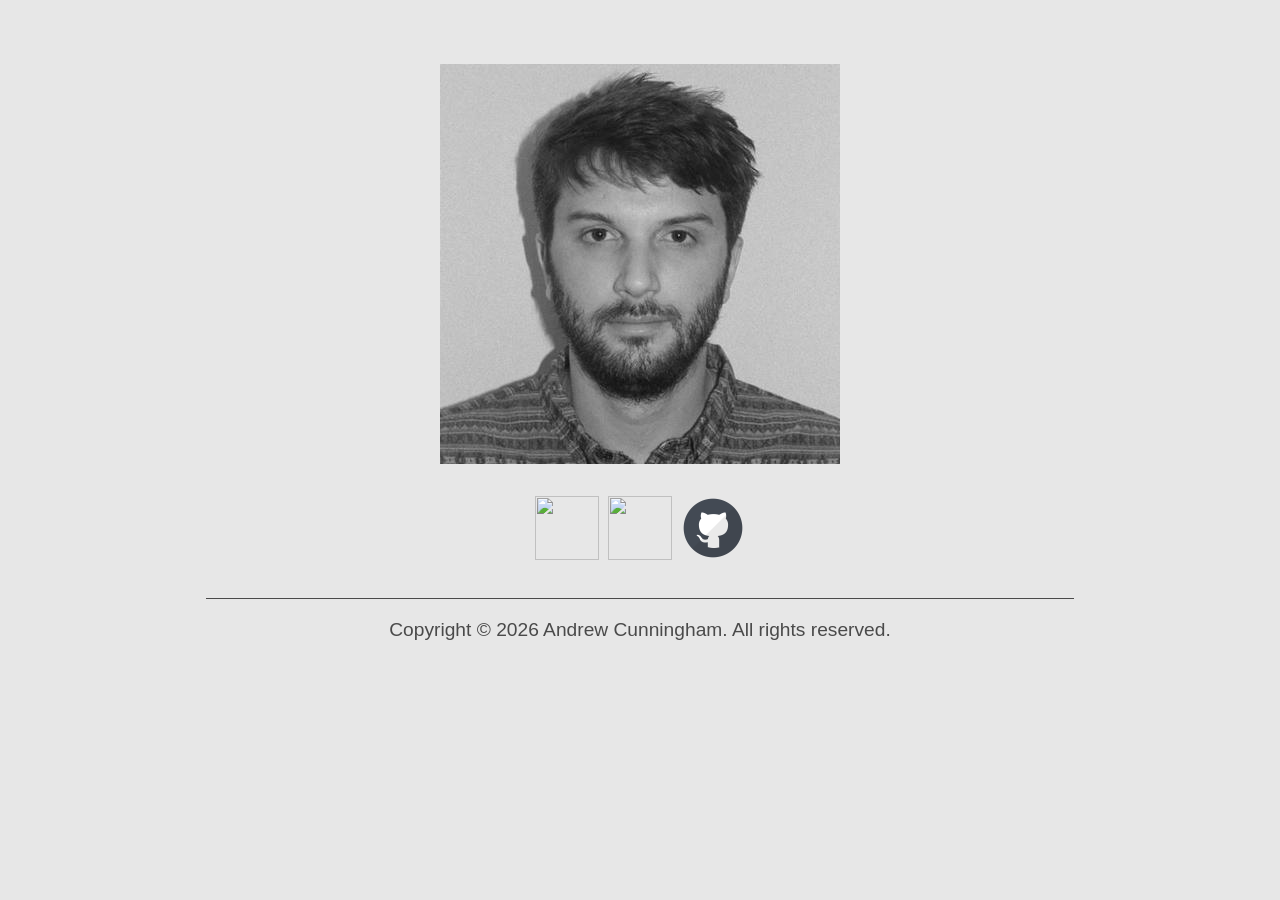
==== index.html @ d1a92ce4 "Adding github site assets" ====
<!DOCTYPE html>
<html lang="en-US">
    <head>
        <meta http-equiv="Content-Type" content="text/html; charset=UTF-8">
        <meta name="viewport" content="width=device-width, initial-scale=1.0">
        <meta http-equiv="X-UA-Compatible" content="IE=edge,chrome=1">
        <title>apcunningham.com | Andrew Paul Cunningham</title>
        <meta name="description" content="Andrew Paul Cunningham's personal site">
        <link rel="apple-touch-icon" sizes="57x57" href="/apple-icon-57x57.png">
        <link rel="apple-touch-icon" sizes="60x60" href="/apple-icon-60x60.png">
        <link rel="apple-touch-icon" sizes="72x72" href="/apple-icon-72x72.png">
        <link rel="apple-touch-icon" sizes="76x76" href="/apple-icon-76x76.png">
        <link rel="apple-touch-icon" sizes="114x114" href="/apple-icon-114x114.png">
        <link rel="apple-touch-icon" sizes="120x120" href="/apple-icon-120x120.png">
        <link rel="apple-touch-icon" sizes="144x144" href="/apple-icon-144x144.png">
        <link rel="apple-touch-icon" sizes="152x152" href="/apple-icon-152x152.png">
        <link rel="apple-touch-icon" sizes="180x180" href="/apple-icon-180x180.png">
        <link rel="icon" type="image/png" sizes="192x192"  href="/android-icon-192x192.png">
        <link rel="icon" type="image/png" sizes="32x32" href="/favicon-32x32.png">
        <link rel="icon" type="image/png" sizes="96x96" href="/favicon-96x96.png">
        <link rel="icon" type="image/png" sizes="16x16" href="/favicon-16x16.png">
        <link rel="manifest" href="/manifest.json">
        <meta name="msapplication-TileColor" content="#ffffff">
        <meta name="msapplication-TileImage" content="/ms-icon-144x144.png">
        <meta name="theme-color" content="#ffffff">
        <link rel="stylesheet" href="./normalize.min.css">
        <link rel="stylesheet" href="./main.css">
    </head>
    <body>
        <!--[if lt IE 8]>
            <p class="browserupgrade">You are using an <strong>outdated</strong> browser. Please <a href="http://browsehappy.com/">upgrade your browser</a> to improve your experience.</p>
        <![endif]-->
        <header>
        </header>

        <section>
            <center>
                <a href="./">
                    <img class="icon-and-logo" src="icon-and-logo.png"/>
                </a>

            <p>
                <a href="https://twitter.com/andcunning"><img src="./if_twitter_2308045.png" height="64" width="64"/></a>

                <a href="https://www.linkedin.com/in/andrewpaulcunningham/"><img src="./if_linkedin_2308061.png" height="64" width="64"/></a>

                <a href="https://github.com/andcunning"><img src="./if_github_2308116.png" height="64" width="64"/></a>
            </p>
            </center>
        </section>
        
        <footer>
            <center>          
                <p>Copyright &copy; <script>new Date().getFullYear()>document.write(new Date().getFullYear());</script> Andrew Cunningham. All rights reserved.</p>
            </center>
        </footer>
    </body>
</html>
---- main.css ----
html {
    color: #4A4A4A;
    font-size: 1em;
    line-height: 1.4;
    background: rgba(24,24,24,0.1);
    font: 32px Avenir Next, Helvetica Neue, Arial;   
}

body {
	margin: auto;
    padding: 2em 4em 2em 4em;
 	max-width: 868px;
}

audio,
canvas,
iframe,
img,
svg,
video {
    vertical-align: middle;
}

footer {
	border-top: .05em solid #4A4A4A;
    margin: 2em 0em 2em 0em;
    font-size: .6em;
    font-weight: lighter;
}

/* =================
    MailChimp Style
   ================= */

input[type=email]{
	border: none;
	border-radius: 5px;
	font-size: 24px;
	height: 50px;
	width: 95%;
	padding-left: 15px;
	padding-right: 15px;
}

input[type=submit].button {
	border: none;
	display: inline-block;
	width: 48px;
	height: 48px;
	font-size: 16px;
	border: none;
	background-color: transparent;
	background-image: url('../img/arrow-icon.png');
	background-size: 48px 48px;
	background-repeat: no-repeat;
	vertical-align: text-top;
}

#mce-responses, .mc-field-group, .clear {
	display: inline-block;
}

.mc-field-group{
	width:75%;
}

/* ==========================================================================
   Media Queries
   ========================================================================== */


@media only screen and (max-width: 414px) and (orientation: portrait){
	
	body {
	    font-size: 16px;   
	}

	.wrapper {
        margin: 132px 10% 10% 10%;
    }
    
	input[type=submit].button {
		display: inline-block;
		width: 29px;
		height: 29px;
		border: none;
		background-size: 29px 29px;
	}    
	
	input[type=email] {
		font-size: 14px;
		height: 29px;
		padding-left: 7px;
		padding-right: 7px;
	}
}

/* ==========================================================================
   Helper classes
   ========================================================================== */

.hidden {
    display: none !important;
    visibility: hidden;
}

.visually-hidden {
    border: 0;
    clip: rect(0 0 0 0);
    height: 1px;
    margin: -1px;
    overflow: hidden;
    padding: 0;
    position: absolute;
    width: 1px;
}

.visually-hidden.focusable:active,
.visually-hidden.focusable:focus {
    clip: auto;
    height: auto;
    margin: 0;
    overflow: visible;
    position: static;
    width: auto;
}

.invisible {
    visibility: hidden;
}

/* ==========================================================================
   Author's custom styles
   ========================================================================== */

.browser-upgrade {
    margin: 0.2em 0;
    background: #ccc;
    color: #000;
    padding: 0.2em 0;
}

.oxford {
    color:#A3C1AD;
}

.gold {
    color:#D4AF37;
}

.mauve {
    color:#bb5c65;
}

.logo-style{
    font-family: helvetica, arial, sans-serif;
    letter-spacing:.25em;
    font-weight:normal;
    text-transform: uppercase;
    font-size: 57px;
}

img.icon-and-logo {
    max-width: 100%;
    width: auto;
    height: auto;
}

header a {
	color: inherit;
	text-decoration: none;
}
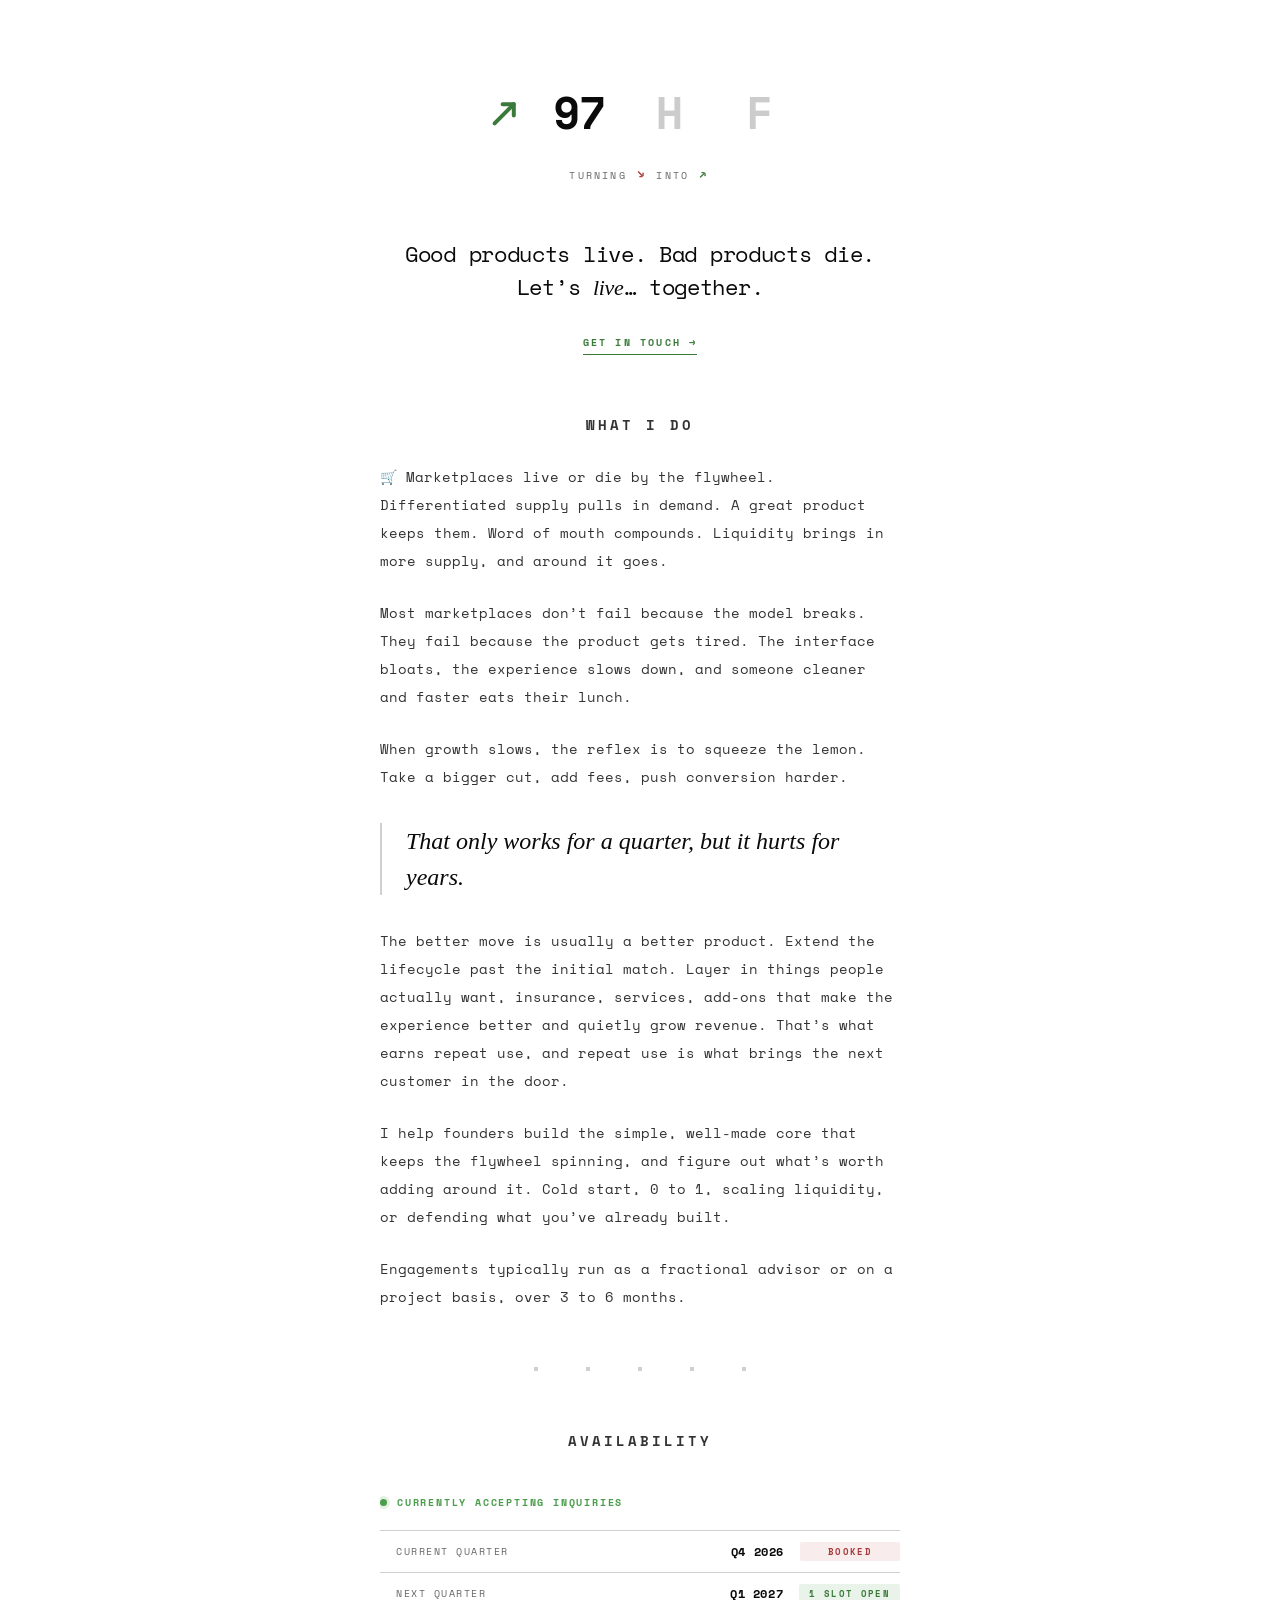
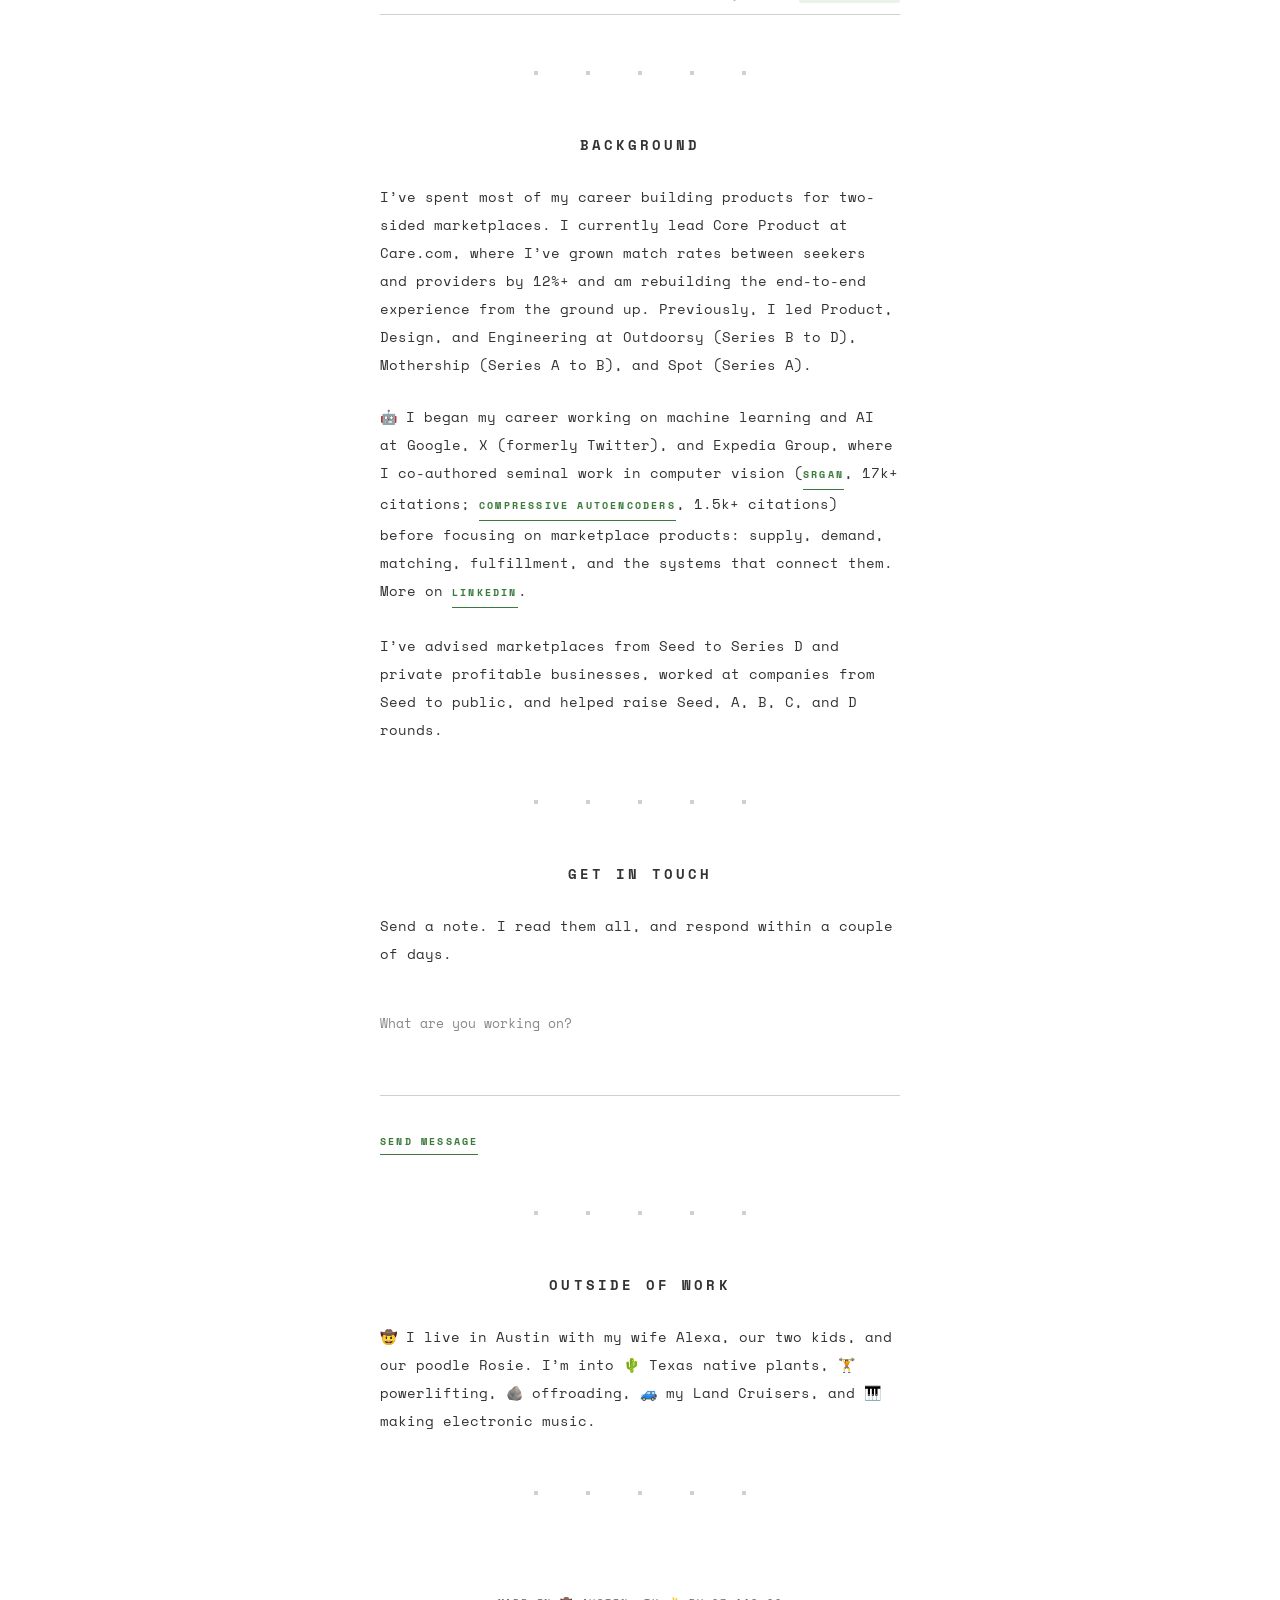
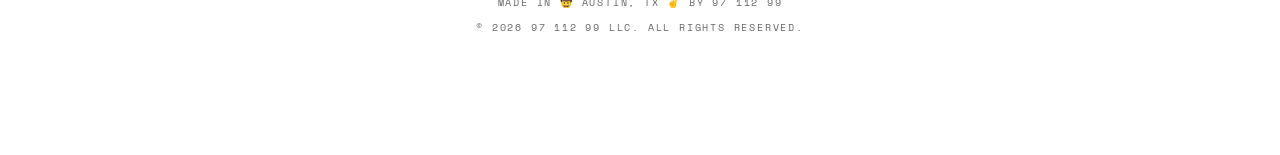
==== commit 883b1f4e: "Add files via upload" ====
--- a/index.html
+++ b/index.html
@@ -1,59 +1,1123 @@
-
 <!DOCTYPE html>
-<html lang="en-US">
-    <head>
-        <meta http-equiv="Content-Type" content="text/html; charset=UTF-8">
-        <meta name="viewport" content="width=device-width, initial-scale=1.0">
-        <meta http-equiv="X-UA-Compatible" content="IE=edge,chrome=1">
-        <title>apcunningham.com | Andrew Paul Cunningham</title>
-        <meta name="description" content="Andrew Paul Cunningham's personal site">
-        <link rel="apple-touch-icon" sizes="57x57" href="/apple-icon-57x57.png">
-        <link rel="apple-touch-icon" sizes="60x60" href="/apple-icon-60x60.png">
-        <link rel="apple-touch-icon" sizes="72x72" href="/apple-icon-72x72.png">
-        <link rel="apple-touch-icon" sizes="76x76" href="/apple-icon-76x76.png">
-        <link rel="apple-touch-icon" sizes="114x114" href="/apple-icon-114x114.png">
-        <link rel="apple-touch-icon" sizes="120x120" href="/apple-icon-120x120.png">
-        <link rel="apple-touch-icon" sizes="144x144" href="/apple-icon-144x144.png">
-        <link rel="apple-touch-icon" sizes="152x152" href="/apple-icon-152x152.png">
-        <link rel="apple-touch-icon" sizes="180x180" href="/apple-icon-180x180.png">
-        <link rel="icon" type="image/png" sizes="192x192"  href="/android-icon-192x192.png">
-        <link rel="icon" type="image/png" sizes="32x32" href="/favicon-32x32.png">
-        <link rel="icon" type="image/png" sizes="96x96" href="/favicon-96x96.png">
-        <link rel="icon" type="image/png" sizes="16x16" href="/favicon-16x16.png">
-        <link rel="manifest" href="/manifest.json">
-        <meta name="msapplication-TileColor" content="#ffffff">
-        <meta name="msapplication-TileImage" content="/ms-icon-144x144.png">
-        <meta name="theme-color" content="#ffffff">
-        <link rel="stylesheet" href="./normalize.min.css">
-        <link rel="stylesheet" href="./main.css">
-    </head>
-    <body>
-        <!--[if lt IE 8]>
-            <p class="browserupgrade">You are using an <strong>outdated</strong> browser. Please <a href="http://browsehappy.com/">upgrade your browser</a> to improve your experience.</p>
-        <![endif]-->
-        <header>
-        </header>
-
-        <section>
-            <center>
-                <a href="./">
-                    <img class="icon-and-logo" src="icon-and-logo.png"/>
-                </a>
-
-            <p>
-                <a href="https://twitter.com/andcunning"><img src="./if_twitter_2308045.png" height="64" width="64"/></a>
-
-                <a href="https://www.linkedin.com/in/andrewpaulcunningham/"><img src="./if_linkedin_2308061.png" height="64" width="64"/></a>
-
-                <a href="https://github.com/andcunning"><img src="./if_github_2308116.png" height="64" width="64"/></a>
-            </p>
-            </center>
-        </section>
-        
-        <footer>
-            <center>          
-                <p>Copyright &copy; <script>new Date().getFullYear()>document.write(new Date().getFullYear());</script> Andrew Cunningham. All rights reserved.</p>
-            </center>
-        </footer>
-    </body>
+<html lang="en">
+<head>
+<meta charset="UTF-8">
+<meta name="viewport" content="width=device-width, initial-scale=1.0">
+<title>97 112 99 — Product & marketplace advisory</title>
+  <!-- SEO -->
+  <meta name="description" content="Product & marketplace advisory firm. Turning declining businesses into growing ones.">
+
+  <!-- Favicon -->
+  <link rel="icon" type="image/svg+xml" href="/favicon.svg">
+
+  <!-- OpenGraph -->
+  <meta property="og:type" content="website">
+  <meta property="og:url" content="https://9711299.com">
+  <meta property="og:title" content="97 112 99 — Product & marketplace advisory">
+  <meta property="og:description" content="Product & marketplace advisory firm. Turning declining businesses into growing ones.">
+  <meta property="og:site_name" content="97 112 99">
+
+  <!-- Twitter -->
+  <meta name="twitter:card" content="summary">
+  <meta name="twitter:title" content="97 112 99 — Product & marketplace advisory">
+  <meta name="twitter:description" content="Product & marketplace advisory firm. Turning declining businesses into growing ones.">
+
+<link href="https://fonts.googleapis.com/css2?family=Space+Mono:wght@400;700&display=swap" rel="stylesheet">
+<style>
+  html { scroll-behavior: smooth; }
+  *, *::before, *::after { box-sizing: border-box; margin: 0; padding: 0; }
+
+  :root {
+    --black: #0a0a0a;
+    --mid: #666;
+    --light: #666;
+    --rule: #d0d0d0;
+    --bg: #fff;
+  }
+
+  body {
+    font-family: 'Space Mono', monospace;
+    font-weight: 400;
+    background: var(--bg);
+    color: var(--black);
+    min-height: 100vh;
+    -webkit-font-smoothing: antialiased;
+  }
+
+  .page {
+    max-width: 600px;
+    margin: 0 auto;
+    padding: 80px 40px 120px;
+  }
+
+  /* Logo */
+  .logo {
+    display: flex;
+    gap: 18px;
+    margin: 0 auto 8px;
+    align-items: center;
+    justify-content: center;
+    width: fit-content;
+  }
+
+  .logo-nums {
+    display: flex;
+    gap: 18px;
+    align-items: baseline;
+  }
+
+  .logo-mark {
+    width: 40px;
+    height: 40px;
+    flex: none;
+    display: block;
+  }
+
+  .logo-mark line, .logo-mark polyline {
+    stroke: #3a7a3a;
+    stroke-width: 10;
+    stroke-linecap: round;
+    stroke-linejoin: round;
+    fill: none;
+  }
+
+  #logo-mark-left {
+    transform-origin: 50% 50%;
+    transform: rotate(180deg);
+  }
+  #logo-mark-left line, #logo-mark-left polyline {
+    stroke: #a83a3a;
+  }
+
+  .logo-char {
+    font-size: 44px;
+    font-weight: 700;
+    letter-spacing: -1px;
+    color: var(--black);
+    transition: color 0.3s;
+    width: 72px;
+    text-align: center;
+    display: inline-block;
+  }
+
+  .eyebrow {
+    font-size: 10px;
+    letter-spacing: 0.22em;
+    text-transform: uppercase;
+    color: var(--light);
+    margin-bottom: 48px;
+    text-align: center;
+  }
+
+
+
+
+  .thesis {
+    font-size: 22px;
+    line-height: 1.5;
+    font-weight: 400;
+    color: var(--black);
+    text-align: center;
+    max-width: 520px;
+    margin: 0 auto 56px;
+    letter-spacing: -0.3px;
+  }
+
+  .thesis em {
+    font-style: italic;
+    font-family: Georgia, 'Times New Roman', serif;
+    font-weight: 400;
+  }
+
+
+  .tone-live { color: #3a7a3a; }
+  .tone-die { color: #a83a3a; }
+
+  .thesis-line {
+    display: block;
+  }
+
+  .thesis-line-1 {
+  }
+
+  .thesis-line-2 {
+    display: inline-flex;
+    align-items: baseline;
+    justify-content: center;
+    opacity: 0;
+    animation: fadeIn 0.8s ease-out 2.4s forwards;
+  }
+
+  .thesis-lets, .thesis-mid, .thesis-period {
+    display: inline-block;
+    white-space: pre;
+  }
+
+  .thesis-mid {
+    max-width: 0;
+    overflow: hidden;
+    opacity: 0;
+    animation: expandMid 0.9s ease-out 3.4s forwards;
+  }
+
+  @keyframes fadeIn {
+    to { opacity: 1; }
+  }
+
+  @keyframes expandMid {
+    0% { max-width: 0; opacity: 0; }
+    30% { opacity: 0; }
+    100% { max-width: 200px; opacity: 1; }
+  }
+
+  @media (max-width: 480px) {
+    .thesis { font-size: 18px; margin-bottom: 72px; }
+  }
+
+  /* Section */
+  .section {
+    margin-bottom: 56px;
+  }
+
+  .section-label {
+    font-size: 10px;
+    font-weight: 700;
+    letter-spacing: 0.22em;
+    text-transform: uppercase;
+    color: #333;
+    margin-bottom: 24px;
+    text-align: center;
+  }
+
+  .section p {
+    font-size: 14px;
+    line-height: 2;
+    color: #333;
+  }
+
+  .section p + p { margin-top: 24px; }
+
+  .section a.inline-link {
+    font-family: 'Space Mono', monospace;
+    font-size: 10px;
+    font-weight: 700;
+    letter-spacing: 0.22em;
+    text-transform: uppercase;
+    color: #3a7a3a;
+    text-decoration: none;
+    position: relative;
+    padding-bottom: 5px;
+    display: inline-block;
+    transition: opacity 0.2s;
+  }
+
+  .section a.inline-link::after {
+    content: '';
+    display: block;
+    width: 100%;
+    height: 1px;
+    background: #3a7a3a;
+    position: absolute;
+    left: 0;
+    bottom: 0;
+    transition: opacity 0.2s;
+  }
+
+  .section a.inline-link:hover::after {
+    opacity: 0.4;
+  }
+
+
+  .together-word {
+    position: relative;
+    display: inline-block;
+  }
+
+  .together-word.sparkle {
+    animation: sparkle-glow 1.2s ease-out;
+  }
+
+  @keyframes sparkle-glow {
+    0% { text-shadow: 0 0 0 rgba(140, 140, 140, 0); }
+    30% { text-shadow: 0 0 12px rgba(140, 140, 140, 0.5), 0 0 4px rgba(140, 140, 140, 0.7); }
+    100% { text-shadow: 0 0 0 rgba(140, 140, 140, 0); }
+  }
+
+  .sparkle-particle {
+    position: absolute;
+    pointer-events: none;
+    font-size: 12px;
+    opacity: 0;
+    animation: sparkle-particle 1.4s ease-out forwards;
+  }
+
+  @keyframes sparkle-particle {
+    0% { opacity: 0; transform: translate(0, 0) scale(0.5) rotate(0deg); }
+    30% { opacity: 1; }
+    100% { opacity: 0; transform: translate(var(--dx), var(--dy)) scale(1.2) rotate(180deg); }
+  }
+
+  /* Rule */
+  .rule {
+    display: flex;
+    justify-content: center;
+    gap: 48px;
+    margin: 0 auto 56px;
+  }
+
+  .rule::before,
+  .rule::after {
+    content: none;
+  }
+
+  .rule > span {
+    display: block;
+    width: 4px;
+    height: 4px;
+    background: var(--rule);
+  }
+
+
+  /* Work list */
+  .work-list {
+    display: flex;
+    flex-direction: column;
+    gap: 32px;
+  }
+
+  .work-item {
+    padding-bottom: 32px;
+    border-bottom: 1px solid var(--rule);
+  }
+
+  .work-item:last-child { border-bottom: none; padding-bottom: 0; }
+
+  .work-title {
+    font-size: 13px !important;
+    font-weight: 700 !important;
+    color: var(--black) !important;
+    line-height: 1.4 !important;
+    letter-spacing: 0.02em !important;
+    margin-bottom: 8px !important;
+  }
+
+  .work-desc {
+    font-size: 13px !important;
+    color: #555 !important;
+    line-height: 1.8 !important;
+  }
+
+  /* Papers */
+  .papers {
+    display: flex;
+    flex-direction: column;
+    gap: 24px;
+  }
+
+  .paper {
+    display: flex;
+    flex-direction: column;
+    gap: 6px;
+    text-decoration: none;
+    padding-bottom: 24px;
+    border-bottom: 1px solid var(--rule);
+  }
+
+  .paper:last-child { border-bottom: none; padding-bottom: 0; }
+
+  .paper-title {
+    font-size: 13px;
+    color: #333;
+    line-height: 1.6;
+    transition: color 0.2s;
+  }
+
+  .paper:hover .paper-title { color: var(--black); }
+
+  .paper-meta {
+    font-size: 10px;
+    letter-spacing: 0.15em;
+    text-transform: uppercase;
+    color: var(--light);
+  }
+
+
+  .availability-card {
+    margin-top: 40px;
+    overflow: hidden;
+  }
+
+  .availability-header {
+    display: flex;
+    align-items: center;
+    gap: 10px;
+    padding: 0 0 20px;
+  }
+
+  .availability-dot {
+    width: 7px;
+    height: 7px;
+    border-radius: 50%;
+    background: #4a9d4a;
+    flex-shrink: 0;
+    box-shadow: 0 0 0 3px rgba(74, 157, 74, 0.15);
+    animation: pulse 2.5s ease-in-out infinite;
+  }
+
+  .availability-status {
+    font-size: 10px;
+    letter-spacing: 0.18em;
+    text-transform: uppercase;
+    color: #4a9d4a;
+    font-weight: 700;
+  }
+
+  .availability-body {
+    padding: 0;
+    display: flex;
+    flex-direction: column;
+    border-top: 1px solid var(--rule);
+  }
+
+  .availability-row {
+    display: flex;
+    align-items: center;
+    font-size: 12px;
+    border-bottom: 1px solid var(--rule);
+  }
+
+  .availability-row > * {
+    padding: 12px 16px;
+  }
+
+
+
+  .availability-label {
+    color: var(--light);
+    text-transform: uppercase;
+    letter-spacing: 0.15em;
+    font-size: 10px;
+    flex: 1;
+  }
+
+  .availability-value {
+    color: var(--black);
+    font-weight: 700;
+    letter-spacing: 0.05em;
+    min-width: 80px;
+    text-align: right;
+  }
+
+  .availability-tag {
+    font-size: 9px;
+    letter-spacing: 0.15em;
+    text-transform: uppercase;
+    padding: 3px 10px;
+    border-radius: 2px;
+    font-weight: 700;
+    min-width: 100px;
+    text-align: center;
+    flex-shrink: 0;
+  }
+
+  .tag-booked {
+    background: rgba(196, 68, 68, 0.1);
+    color: #a83a3a;
+  }
+
+  .tag-open {
+    background: rgba(74, 157, 74, 0.12);
+    color: #3a7a3a;
+  }
+
+  .tag-waitlist {
+    background: rgba(180, 130, 40, 0.12);
+    color: #8a6014;
+  }
+
+  @keyframes pulse {
+    0%, 100% { box-shadow: 0 0 0 3px rgba(74, 157, 74, 0.15); }
+    50% { box-shadow: 0 0 0 5px rgba(74, 157, 74, 0.05); }
+  }
+
+  @media (prefers-reduced-motion: reduce) {
+    .availability-dot { animation: none; }
+  }
+
+
+  .pull-quote {
+    font-family: Georgia, 'Times New Roman', serif;
+    font-style: italic;
+    font-size: 24px;
+    line-height: 1.5;
+    color: var(--black);
+    margin: 32px 0 !important;
+    padding: 0 24px;
+    border-left: 2px solid var(--rule);
+  }
+
+  /* Contact */
+  textarea {
+    width: 100%;
+    padding: 12px 0;
+    font-family: 'Space Mono', monospace;
+    font-size: 13px;
+    color: var(--black);
+    background: transparent;
+    border: none;
+    border-bottom: 1px solid var(--rule);
+    border-radius: 0;
+    outline: none;
+    transition: border-color 0.2s;
+    resize: none;
+    min-height: 96px;
+    line-height: 1.8;
+    text-align: left;
+    -webkit-appearance: none;
+  }
+
+  textarea::placeholder { color: #888; }
+  textarea:focus { border-bottom-color: var(--black); }
+
+  button {
+    margin-top: 32px;
+    font-family: 'Space Mono', monospace;
+    font-size: 10px;
+    font-weight: 700;
+    letter-spacing: 0.22em;
+    text-transform: uppercase;
+    color: #3a7a3a;
+    background: transparent;
+    border: none;
+    cursor: pointer;
+    padding: 0;
+  }
+
+  button::after { content: ''; display: block; width: 100%; height: 1px; background: #3a7a3a; margin-top: 5px; transition: opacity 0.2s; }
+  button:hover::after { opacity: 0.4; }
+
+  .success {
+    display: none;
+    margin-top: 20px;
+    font-size: 10px;
+    letter-spacing: 0.18em;
+    text-transform: uppercase;
+    color: var(--light);
+  }
+
+  .footer {
+    margin-top: 100px;
+    font-size: 10px;
+    letter-spacing: 0.18em;
+    text-transform: uppercase;
+    color: #666;
+    text-align: center;
+  }
+
+  @keyframes arrowMorph {
+    0%   { transform: rotate(180deg); }
+    100% { transform: rotate(0deg); }
+  }
+  @keyframes arrowColor {
+    0%   { stroke: #a83a3a; }
+    100% { stroke: #3a7a3a; }
+  }
+
+  #logo-mark-left {
+    animation: arrowMorph 1.7s cubic-bezier(0.65, 0, 0.35, 1) 0.5s forwards;
+  }
+  #logo-mark-left line, #logo-mark-left polyline {
+    animation: arrowColor 1.7s ease-out 0.5s forwards;
+  }
+
+  @media (prefers-reduced-motion: reduce) {
+    .logo-char { transition: none; }
+    #logo-mark-left { animation: none; transform: rotate(0deg); }
+    #logo-mark-left line, #logo-mark-left polyline { animation: none; stroke: #3a7a3a; }
+  }
+
+  @media (max-width: 480px) {
+    .page { padding: 56px 24px 96px; }
+    .logo-char { font-size: 30px; width: 50px; }
+    .logo-mark { width: 30px; height: 30px; }
+  }
+
+  .chart-sentence {
+    margin: 24px auto 56px;
+    text-align: center;
+    font-size: 10px;
+    letter-spacing: 0.22em;
+    text-transform: uppercase;
+    color: var(--light);
+    line-height: 1;
+    display: block;
+  }
+
+  .chart-sentence span {
+    display: inline;
+    vertical-align: baseline;
+  }
+
+  .arrow-red, .arrow-green {
+    margin: 0 2px;
+  }
+
+  .arrow-red, .arrow-green {
+    font-size: 12px;
+    line-height: 1;
+    font-weight: 700;
+    display: inline-block;
+    vertical-align: baseline;
+    margin: 0 2px;
+  }
+
+  .arrow-red {
+    color: #a83a3a;
+  }
+
+  .arrow-green {
+    color: #3a7a3a;
+  }
+
+  .chart-period {
+    opacity: 0;
+    animation: fadeIn 0.4s ease-out 2s forwards;
+  }
+
+  @keyframes arrow-in {
+    to { opacity: 1; transform: translateY(0); }
+  }
+
+
+  .footer-rule {
+    position: relative;
+    transition: gap 1s cubic-bezier(0.4, 0, 0.2, 1);
+  }
+
+  .footer-rule > span {
+    background: var(--rule);
+    transition: transform 0.9s cubic-bezier(0.4, 0, 0.2, 1),
+                opacity 0.5s ease,
+                background 0.8s ease;
+  }
+
+  /* Phase 1: five grey dots converge into one big black jiggling dot */
+  .footer-rule.converged {
+    gap: 0;
+  }
+
+  .footer-rule.converged > span:nth-child(1),
+  .footer-rule.converged > span:nth-child(2),
+  .footer-rule.converged > span:nth-child(4),
+  .footer-rule.converged > span:nth-child(5) {
+    opacity: 0;
+    transform: scale(0);
+  }
+
+  .footer-rule.converged > span:nth-child(3) {
+    animation: splash 1.4s cubic-bezier(0.34, 1.56, 0.64, 1) 0.5s forwards;
+    background: #0a0a0a;
+    transition: background 0.6s ease;
+  }
+
+  /* Phase 2: while big, the single dot turns from black to the middle color */
+  .footer-rule.colorized > span:nth-child(3) {
+    transform: scale(6);
+    background: #715a3a;
+    transition: background 0.7s ease;
+  }
+
+  /* Phase 3: while still big, expand back to five, each taking its gradient color */
+  .footer-rule.expanded-big {
+    gap: 48px;
+    transition: gap 1.1s cubic-bezier(0.4, 0, 0.2, 1);
+  }
+
+  .footer-rule.expanded-big > span {
+    transform: scale(6);
+    transition: background 0.7s ease, transform 0.9s cubic-bezier(0.34, 1.2, 0.64, 1), opacity 0.6s ease;
+  }
+
+  .footer-rule.expanded-big > span:nth-child(1) { background: #a83a3a; }
+  .footer-rule.expanded-big > span:nth-child(2) { background: #8c4a3a; }
+  .footer-rule.expanded-big > span:nth-child(3) { background: #715a3a; }
+  .footer-rule.expanded-big > span:nth-child(4) { background: #566a3a; }
+  .footer-rule.expanded-big > span:nth-child(5) { background: #3a7a3a; }
+
+  .footer-rule.expanded-big > span {
+    opacity: 1;
+  }
+
+  /* Phase 4: all five shrink down to the small resting dots, keeping gradient */
+  .footer-rule.shrunk {
+    gap: 48px;
+  }
+
+  .footer-rule.shrunk > span {
+    transform: scale(1);
+    transition: transform 0.8s cubic-bezier(0.34, 1.2, 0.64, 1);
+  }
+
+  .footer-rule.shrunk > span:nth-child(1) { background: #a83a3a; }
+  .footer-rule.shrunk > span:nth-child(2) { background: #8c4a3a; }
+  .footer-rule.shrunk > span:nth-child(3) { background: #715a3a; }
+  .footer-rule.shrunk > span:nth-child(4) { background: #566a3a; }
+  .footer-rule.shrunk > span:nth-child(5) { background: #3a7a3a; }
+
+  @keyframes splash {
+    0% { transform: scale(1); }
+    30% { transform: scale(9); }
+    55% { transform: scale(5); }
+    75% { transform: scale(7); }
+    100% { transform: scale(6); }
+  }
+
+  .header-cta {
+    text-align: center;
+    margin: -32px auto 56px;
+  }
+
+  .header-cta-link {
+    font-family: 'Space Mono', monospace;
+    font-size: 10px;
+    font-weight: 700;
+    letter-spacing: 0.22em;
+    text-transform: uppercase;
+    color: #3a7a3a;
+    text-decoration: none;
+    position: relative;
+    padding-bottom: 5px;
+    display: inline-block;
+    transition: opacity 0.2s;
+  }
+
+  .header-cta-link::after {
+    content: '';
+    display: block;
+    width: 100%;
+    height: 1px;
+    background: #3a7a3a;
+    position: absolute;
+    left: 0;
+    bottom: 0;
+    transition: opacity 0.2s;
+  }
+
+  .header-cta-link:hover::after {
+    opacity: 0.4;
+  }
+
+  @media (max-width: 600px) {
+    .page {
+      padding: 48px 20px 80px;
+    }
+
+    .logo-char {
+      font-size: 30px;
+      width: 50px;
+    }
+
+    .logo-mark {
+      width: 30px;
+      height: 30px;
+    }
+
+    .logo {
+      gap: 12px;
+    }
+
+    .thesis {
+      font-size: 17px;
+      margin: 0 auto 40px;
+    }
+
+    .chart-sentence {
+      font-size: 9px;
+      letter-spacing: 0.18em;
+    }
+
+    .section {
+      margin-bottom: 40px;
+    }
+
+    .section p {
+      font-size: 13px;
+      line-height: 1.9;
+    }
+
+    .rule {
+      gap: 32px;
+      margin: 0 auto 40px;
+    }
+
+    .pull-quote {
+      font-size: 18px;
+      padding: 0 16px;
+      margin: 24px 0 !important;
+    }
+
+    .availability-row > * {
+      padding: 10px 12px;
+    }
+
+    .availability-tag {
+      font-size: 8px;
+      min-width: 80px;
+      padding: 3px 6px;
+    }
+
+    .availability-value {
+      font-size: 11px;
+      min-width: 64px;
+    }
+
+    .availability-label {
+      font-size: 9px;
+    }
+
+    .availability-status {
+      font-size: 9px;
+    }
+
+    .paper-title {
+      font-size: 12px;
+    }
+
+    .paper-meta {
+      font-size: 9px;
+    }
+
+    .footer {
+      margin-top: 64px;
+      font-size: 9px;
+    }
+  }
+</style>
+</head>
+<body>
+<main class="page">
+
+  <div class="logo" aria-label="97 112 99">
+    <svg class="logo-mark" id="logo-mark-left" viewBox="0 0 100 100" aria-hidden="true">
+      <line x1="24" y1="76" x2="72" y2="28"/>
+      <polyline points="44,28 72,28 72,56"/>
+    </svg>
+    <span class="logo-nums">
+      <span class="logo-char" id="c1">A</span>
+      <span class="logo-char" id="c2">P</span>
+      <span class="logo-char" id="c3">C</span>
+    </span>
+  </div>
+
+  <p class="chart-sentence" aria-label="Turning declining businesses into growing ones">
+    <span>Turning</span>
+    <span class="arrow-red">&#8600;</span>
+    <span>into</span>
+    <span class="arrow-green">&#8599;</span>
+  </p>
+
+  <p class="thesis">
+    <span class="thesis-line thesis-line-1">Good products live. Bad products die.</span>
+    <span class="thesis-line thesis-line-2">
+      <span class="thesis-lets">Let&#x2019;s <em>live</em></span><span class="thesis-mid">&hellip; <span class="together-word">together</span></span><span class="thesis-period">.</span>
+    </span>
+  </p>
+
+  <div class="header-cta">
+    <a href="#contact" class="header-cta-link">Get in touch &rarr;</a>
+  </div>
+
+<!-- 1. What I do -->
+  <div class="section">
+    <p class="section-label">What I do</p>
+    <p>🛒 Marketplaces live or die by the flywheel. Differentiated supply pulls in demand. A great product keeps them. Word of mouth compounds. Liquidity brings in more supply, and around it goes.</p>
+    <p>Most marketplaces don&#x2019;t fail because the model breaks. They fail because the product gets tired. The interface bloats, the experience slows down, and someone cleaner and faster eats their lunch.</p>
+    <p>When growth slows, the reflex is to squeeze the lemon. Take a bigger cut, add fees, push conversion harder.</p>
+
+    <blockquote class="pull-quote">That only works for a quarter, but it hurts for years.</blockquote>
+
+    <p>The better move is usually a better product. Extend the lifecycle past the initial match. Layer in things people actually want, insurance, services, add-ons that make the experience better and quietly grow revenue. That&#x2019;s what earns repeat use, and repeat use is what brings the next customer in the door.</p>
+    <p>I help founders build the simple, well-made core that keeps the flywheel spinning, and figure out what&#x2019;s worth adding around it. Cold start, 0 to 1, scaling liquidity, or defending what you&#x2019;ve already built.</p>
+    <p>Engagements typically run as a fractional advisor or on a project basis, over 3 to 6 months.</p>
+  </div>
+
+  <div class="rule"><span></span><span></span><span></span><span></span><span></span></div>
+
+  <!-- Availability -->
+  <div class="section">
+    <p class="section-label">Availability</p>
+    <div class="availability-card">
+      <div class="availability-header">
+        <span class="availability-dot"></span>
+        <span class="availability-status">Currently accepting inquiries</span>
+      </div>
+      <div class="availability-body">
+        <div class="availability-row">
+          <span class="availability-label">Current quarter</span>
+          <span class="availability-value" id="current-q">—</span>
+          <span class="availability-tag tag-booked">Booked</span>
+        </div>
+        <div class="availability-row">
+          <span class="availability-label">Next quarter</span>
+          <span class="availability-value" id="next-q">—</span>
+          <span class="availability-tag tag-open">1 slot open</span>
+        </div>
+      </div>
+    </div>
+  </div>
+
+  <div class="rule"><span></span><span></span><span></span><span></span><span></span></div>
+
+  <!-- 2. Background -->
+  <div class="section">
+    <p class="section-label">Background</p>
+    <p>I&#x2019;ve spent most of my career building products for two-sided marketplaces. I currently lead Core Product at Care.com, where I&#x2019;ve grown match rates between seekers and providers by 12%+ and am rebuilding the end-to-end experience from the ground up. Previously, I led Product, Design, and Engineering at Outdoorsy (Series B to D), Mothership (Series A to B), and Spot (Series A).</p>
+    <p>🤖 I began my career working on machine learning and AI at Google, X (formerly Twitter), and Expedia Group, where I co-authored seminal work in computer vision (<a href="https://arxiv.org/abs/1609.04802" target="_blank" rel="noopener noreferrer" class="inline-link">SRGAN</a>, 17k+ citations; <a href="https://arxiv.org/abs/1703.00395" target="_blank" rel="noopener noreferrer" class="inline-link">compressive autoencoders</a>, 1.5k+ citations) before focusing on marketplace products: supply, demand, matching, fulfillment, and the systems that connect them. More on <a href="https://www.linkedin.com/in/andrewpaulcunningham/" target="_blank" rel="noopener noreferrer" class="inline-link">LinkedIn</a>.</p>
+    <p>I&#x2019;ve advised marketplaces from Seed to Series D and private profitable businesses, worked at companies from Seed to public, and helped raise Seed, A, B, C, and D rounds.</p>
+  </div>
+
+<div class="rule"><span></span><span></span><span></span><span></span><span></span></div>
+
+  <!-- 5. Contact -->
+  <div class="section" id="contact">
+    <p class="section-label">Get in touch</p>
+    <p style="font-size: 14px; line-height: 2; color: #333; margin-bottom: 32px;">Send a note. I read them all, and respond within a couple of days.</p>
+    <form id="contact-form" action="https://api.web3forms.com/submit" method="POST">
+      <input type="hidden" name="access_key" value="89e9b140-c9dc-4cb7-8748-4cb2cf981c3e">
+      <input type="hidden" name="subject" value="New inquiry via 97 112 99">
+      <input type="hidden" name="from_name" value="97 112 99 site">
+      <input type="text" name="botcheck" style="display:none !important;" tabindex="-1" autocomplete="off">
+      <textarea id="message" name="message" placeholder="What are you working on?" required></textarea>
+      <button type="submit">Send message</button>
+      <p class="success" id="success-msg">Received. I&#x2019;ll be in touch.</p>
+      <p class="error" id="error-msg" style="display: none; margin-top: 20px; font-size: 10px; letter-spacing: 0.18em; text-transform: uppercase; color: #c44;">Something went wrong. Try again.</p>
+    </form>
+  </div>
+
+  <div class="rule"><span></span><span></span><span></span><span></span><span></span></div>
+
+  <!-- 4. Personal -->
+  <div class="section">
+    <p class="section-label">Outside of work</p>
+    <p>🤠 I live in Austin with my wife Alexa, our two kids, and our poodle Rosie. I&#x2019;m into 🌵 Texas native plants, 🏋️ powerlifting, 🪨 offroading, 🚙 my Land Cruisers, and 🎹 making electronic music.</p>
+  </div>
+
+  
+  <div class="rule footer-rule" id="footer-rule"><span></span><span></span><span></span><span></span><span></span></div>
+
+  <div class="footer">
+    <div>Made in 🤠 Austin, TX ✌️ by 97 112 99</div>
+    <div style="margin-top: 10px;">&copy; <span id="copyright-year"></span> 97 112 99 LLC. All rights reserved.</div>
+  </div>
+
+</main>
+
+<script>
+  const chars = [
+    { id: 'c1', letter: 'A', code: '97' },
+    { id: 'c2', letter: 'P', code: '112' },
+    { id: 'c3', letter: 'C', code: '99' },
+  ];
+
+  const glyphs = 'ABCDEFGHIJKLMNOPQRSTUVWXYZ0123456789@#%&';
+
+  function scrambleChar(el, endVal, duration, delay) {
+    setTimeout(() => {
+      el.style.color = '#ccc';
+      let elapsed = 0;
+      const interval = setInterval(() => {
+        elapsed += 40;
+        if (elapsed < duration) {
+          el.textContent = glyphs[Math.floor(Math.random() * glyphs.length)];
+        } else {
+          clearInterval(interval);
+          el.textContent = endVal;
+          el.style.color = '#0a0a0a';
+        }
+      }, 40);
+    }, delay);
+  }
+
+  function runLogo() {
+    chars.forEach((c, i) => {
+      const el = document.getElementById(c.id);
+      el.textContent = c.letter;
+      el.style.color = '#0a0a0a';
+      scrambleChar(el, c.code, 900, 500 + i * 400);
+    });
+
+
+  }
+
+  function sparkleTogether() {
+    const el = document.querySelector('.together-word');
+    if (!el) return;
+
+    el.classList.add('sparkle');
+
+    // Spawn a few tiny sparkle particles
+    const chars = ['✦', '✧', '·', '✦'];
+    for (let i = 0; i < 5; i++) {
+      const p = document.createElement('span');
+      p.className = 'sparkle-particle';
+      p.textContent = chars[i % chars.length];
+      p.style.color = '#999';
+      const angle = (i / 5) * Math.PI * 2;
+      const dist = 20 + Math.random() * 15;
+      p.style.setProperty('--dx', Math.cos(angle) * dist + 'px');
+      p.style.setProperty('--dy', Math.sin(angle) * dist + 'px');
+      p.style.left = '50%';
+      p.style.top = '50%';
+      p.style.animationDelay = (i * 60) + 'ms';
+      el.appendChild(p);
+      setTimeout(() => p.remove(), 1600);
+    }
+
+    setTimeout(() => el.classList.remove('sparkle'), 1400);
+  }
+
+  function animateChart() {
+    // CSS-driven animation, nothing to do here
+  }
+
+  document.getElementById('copyright-year').textContent = new Date().getFullYear();
+
+  // Footer squares: grey dots converge to one black jiggling dot,
+  // colorize big, expand to gradient big, then shrink to resting dots
+  const footerRule = document.getElementById('footer-rule');
+  if (footerRule && 'IntersectionObserver' in window) {
+    const observer = new IntersectionObserver((entries) => {
+      entries.forEach(entry => {
+        if (entry.isIntersecting) {
+          setTimeout(() => {
+            footerRule.classList.add('converged');
+            setTimeout(() => {
+              footerRule.classList.add('colorized');
+              setTimeout(() => {
+                footerRule.classList.remove('converged', 'colorized');
+                footerRule.classList.add('expanded-big');
+                setTimeout(() => {
+                  footerRule.classList.remove('expanded-big');
+                  footerRule.classList.add('shrunk');
+                }, 1300);
+              }, 800);
+            }, 2100);
+          }, 900);
+          observer.unobserve(entry.target);
+        }
+      });
+    }, { threshold: 0.5 });
+    observer.observe(footerRule);
+  }
+
+
+  window.addEventListener('load', () => {
+    runLogo();
+    animateChart();
+    setTimeout(sparkleTogether, 4500);
+  });
+
+  // Get in touch CTA: scroll and focus textarea
+  const headerCta = document.querySelector('.header-cta-link');
+  if (headerCta) {
+    headerCta.addEventListener('click', function(e) {
+      // Let smooth scroll happen, then focus after it settles
+      setTimeout(() => {
+        const textarea = document.getElementById('message');
+        if (textarea) textarea.focus({ preventScroll: true });
+      }, 700);
+    });
+  }
+
+
+  // Availability: rotates through quarters
+  function updateAvailability() {
+    const now = new Date();
+    const month = now.getMonth();
+    const year = now.getFullYear();
+
+    let currentQ, nextQ, nextQYear;
+    if (month < 3)      { currentQ = 'Q1'; nextQ = 'Q2'; nextQYear = year; }
+    else if (month < 6) { currentQ = 'Q2'; nextQ = 'Q3'; nextQYear = year; }
+    else if (month < 9) { currentQ = 'Q3'; nextQ = 'Q4'; nextQYear = year; }
+    else                { currentQ = 'Q4'; nextQ = 'Q1'; nextQYear = year + 1; }
+
+    const currentEl = document.getElementById('current-q');
+    const nextEl = document.getElementById('next-q');
+    if (currentEl) currentEl.textContent = `${currentQ} ${year}`;
+    if (nextEl) nextEl.textContent = `${nextQ} ${nextQYear}`;
+
+    // Compute slots for next quarter — varies week to week
+    // Deterministic based on week of year so it feels real
+    const start = new Date(year, 0, 1);
+    const weekOfYear = Math.floor((now - start) / (7 * 24 * 60 * 60 * 1000));
+
+    // Simple pseudo-random from week number — oscillates 1-2 slots mostly, occasional 0
+    const seed = (weekOfYear * 2654435761) >>> 0;
+    const roll = seed % 10;
+    let slots;
+    if (roll < 6) slots = 1;
+    else if (roll < 9) slots = 2;
+    else slots = 0;
+
+    const nextTag = document.querySelector('.availability-row:nth-child(2) .availability-tag');
+    if (nextTag) {
+      if (slots === 0) {
+        nextTag.textContent = 'Waitlist';
+        nextTag.classList.remove('tag-open');
+        nextTag.classList.add('tag-waitlist');
+      } else if (slots === 1) {
+        nextTag.textContent = '1 slot open';
+      } else {
+        nextTag.textContent = `${slots} slots open`;
+      }
+    }
+  }
+  updateAvailability();
+
+
+  const form = document.getElementById('contact-form');
+  form.addEventListener('submit', async function(e) {
+    e.preventDefault();
+    const successMsg = document.getElementById('success-msg');
+    const errorMsg = document.getElementById('error-msg');
+    const button = form.querySelector('button');
+    const accessKey = form.querySelector('[name="access_key"]').value;
+
+    // If access key not configured, just show success (for local preview)
+    if (accessKey === '89e9b140-c9dc-4cb7-8748-4cb2cf981c3e') {
+      form.querySelectorAll('textarea, button').forEach(el => el.disabled = true);
+      successMsg.style.display = 'block';
+      return;
+    }
+
+    button.disabled = true;
+    const originalText = button.textContent;
+    button.textContent = 'Sending...';
+
+    try {
+      const formData = new FormData(form);
+      const response = await fetch('https://api.web3forms.com/submit', {
+        method: 'POST',
+        body: formData
+      });
+      const result = await response.json();
+
+      if (result.success) {
+        form.querySelectorAll('textarea, button').forEach(el => el.disabled = true);
+        successMsg.style.display = 'block';
+        errorMsg.style.display = 'none';
+      } else {
+        button.disabled = false;
+        button.textContent = originalText;
+        errorMsg.style.display = 'block';
+      }
+    } catch (err) {
+      button.disabled = false;
+      button.textContent = originalText;
+      errorMsg.style.display = 'block';
+    }
+  });
+</script>
+</body>
 </html>
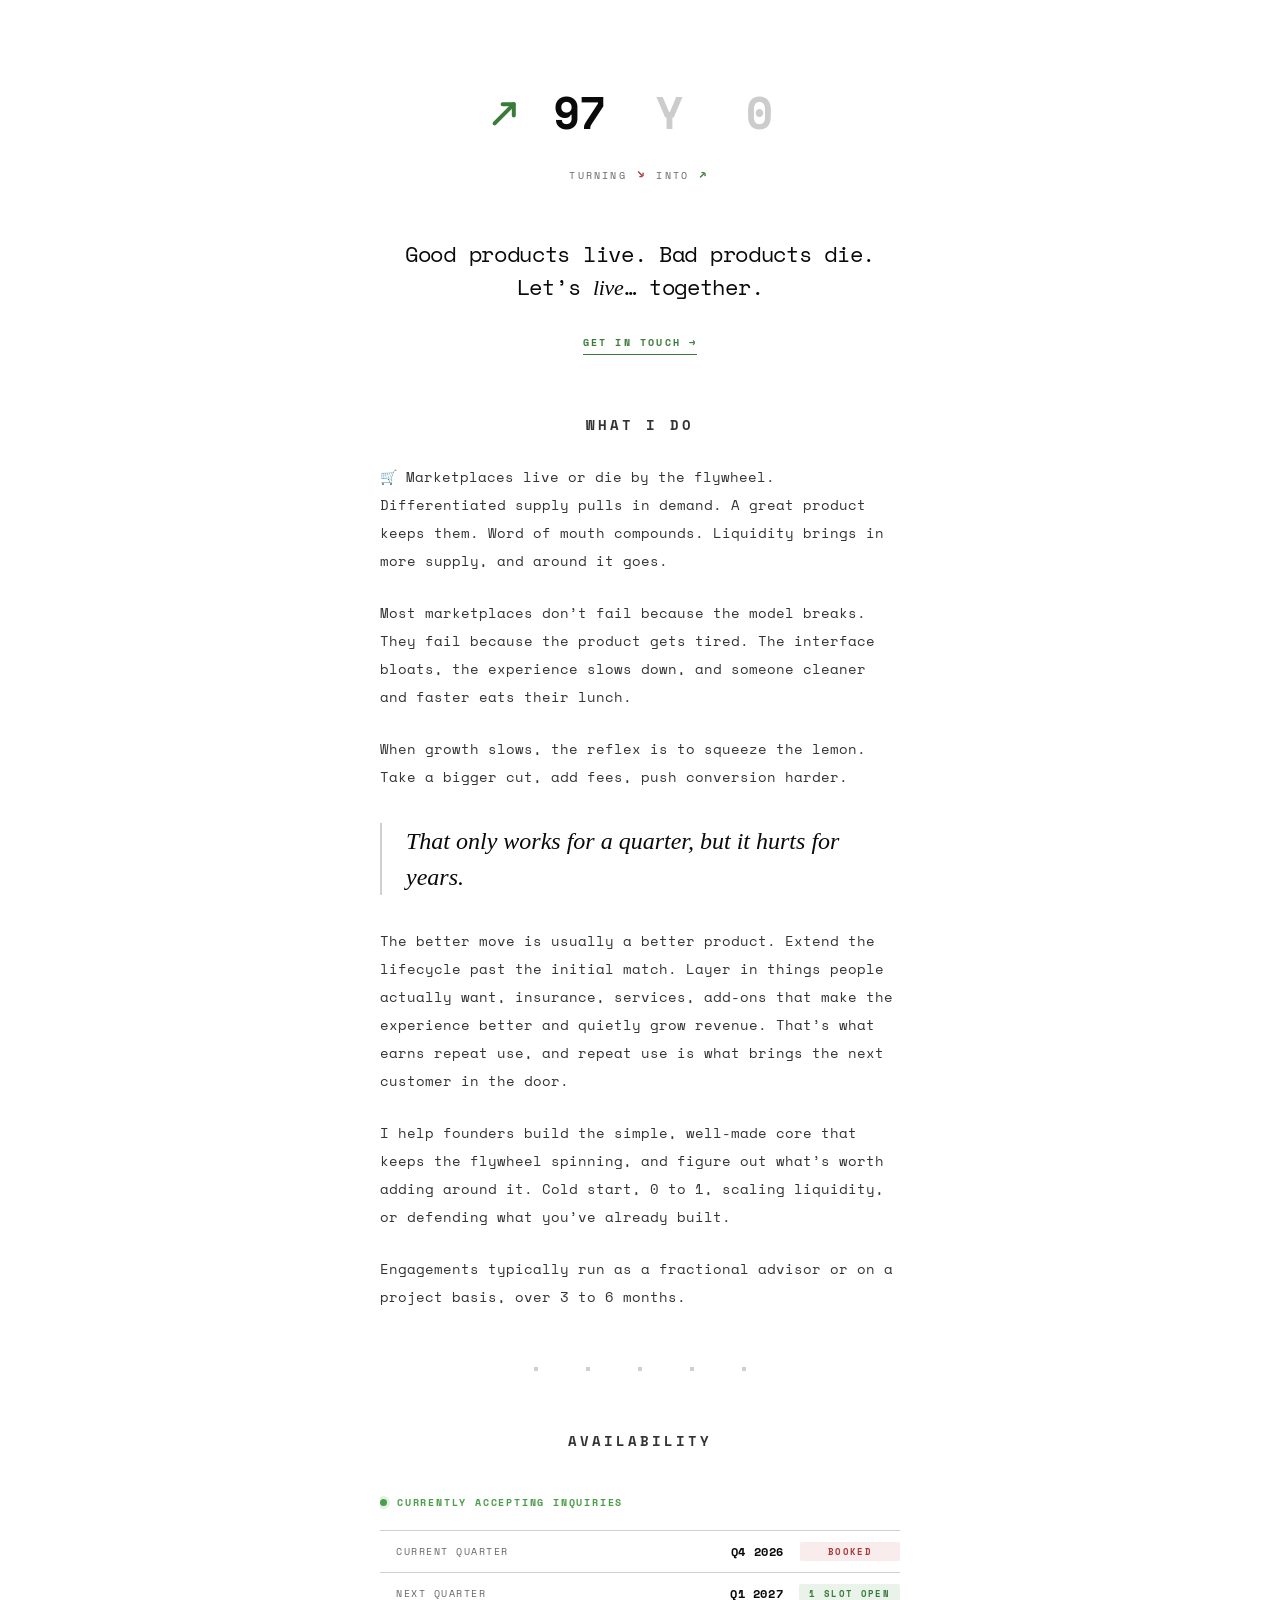
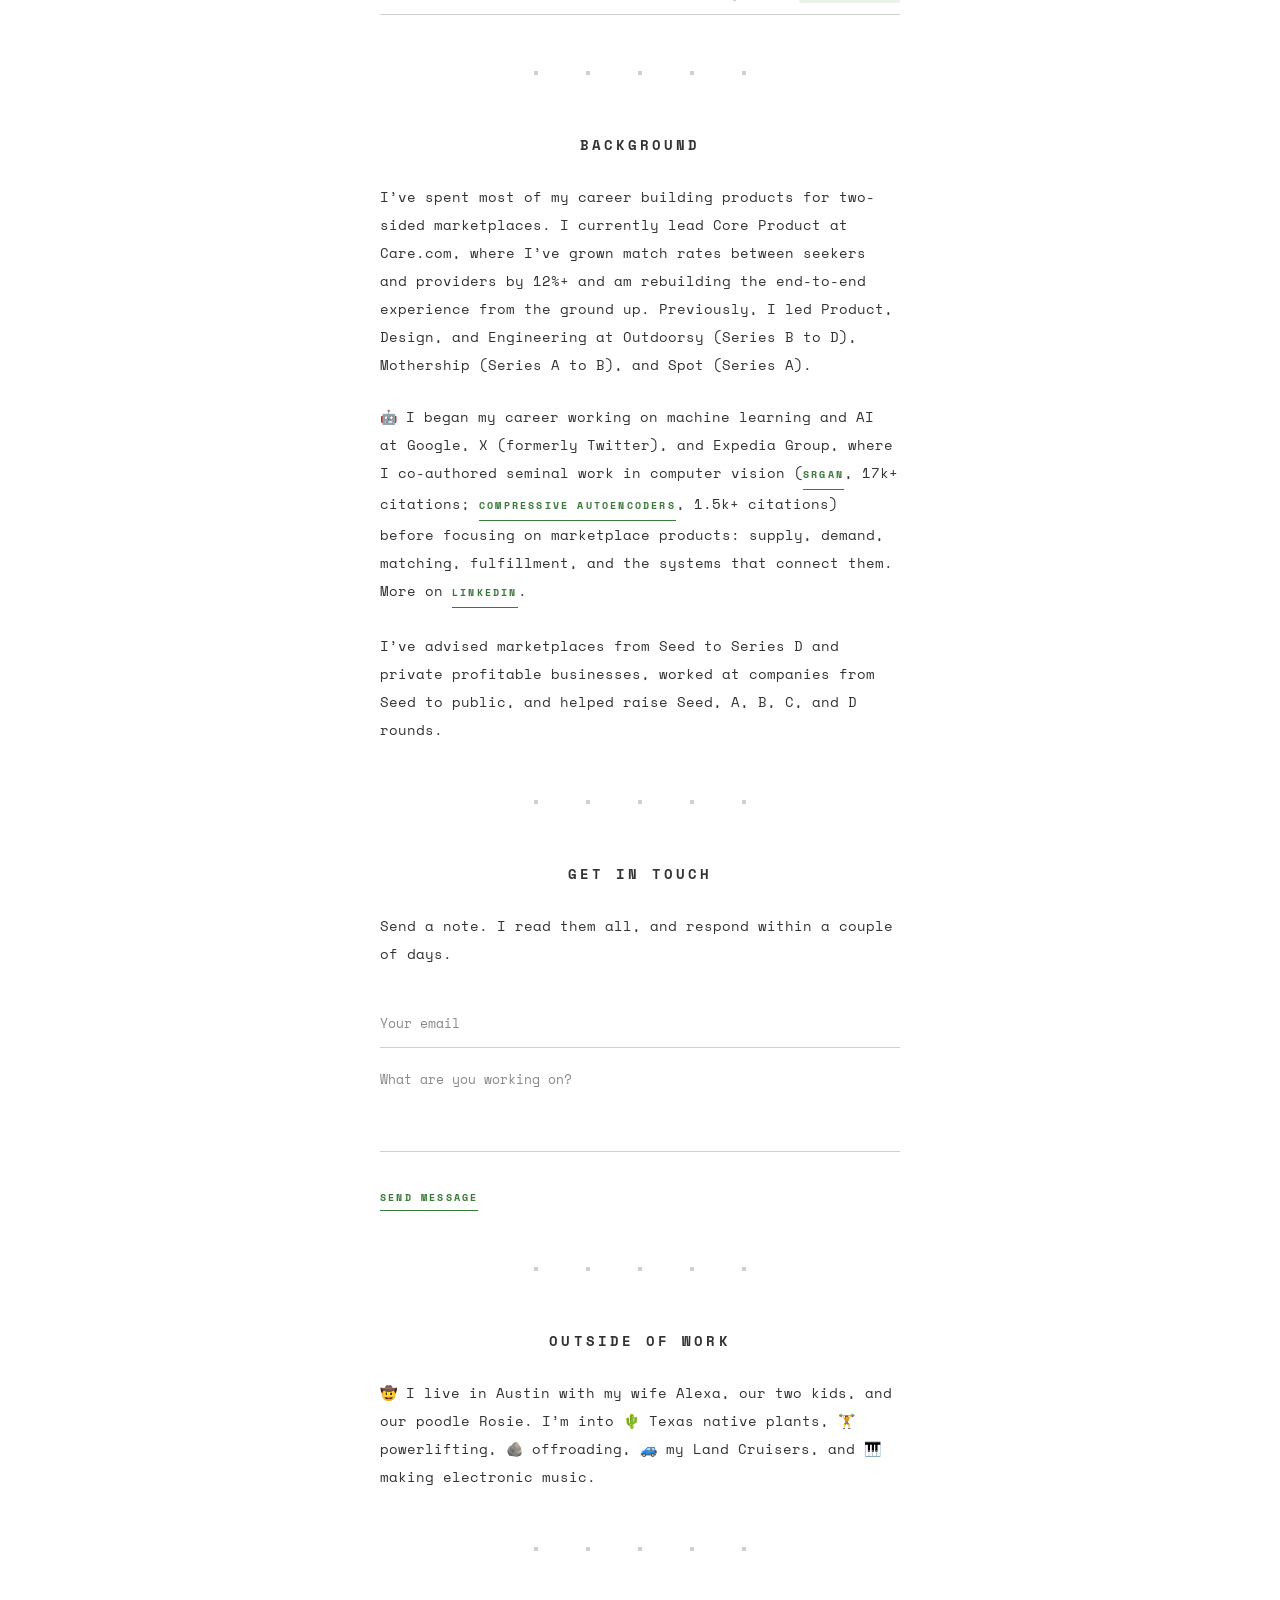
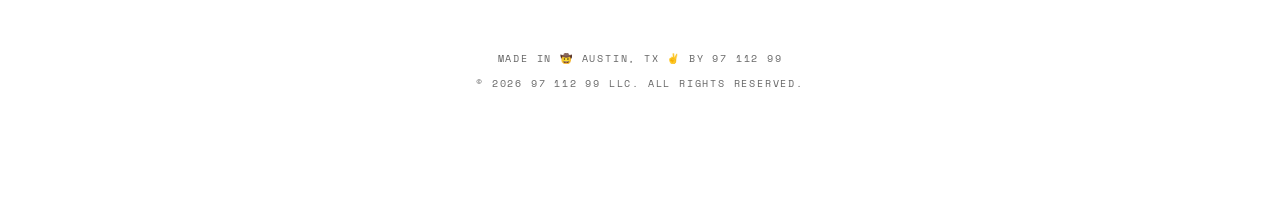
==== commit 1f9a6132: "Add files via upload" ====
--- a/index.html
+++ b/index.html
@@ -457,7 +457,9 @@
   }
 
   /* Contact */
-  textarea {
+  textarea,
+  input[type="email"],
+  input[type="text"]:not([name="botcheck"]) {
     width: 100%;
     padding: 12px 0;
     font-family: 'Space Mono', monospace;
@@ -470,14 +472,20 @@
     outline: none;
     transition: border-color 0.2s;
     resize: none;
-    min-height: 96px;
     line-height: 1.8;
     text-align: left;
     -webkit-appearance: none;
   }
 
-  textarea::placeholder { color: #888; }
-  textarea:focus { border-bottom-color: var(--black); }
+  textarea { min-height: 96px; }
+
+  input[type="email"],
+  input[type="text"]:not([name="botcheck"]) { margin-bottom: 8px; }
+
+  textarea::placeholder,
+  input::placeholder { color: #888; }
+  textarea:focus,
+  input:focus { border-bottom-color: var(--black); }
 
   button {
     margin-top: 32px;
@@ -887,6 +895,7 @@
       <input type="hidden" name="subject" value="New inquiry via 97 112 99">
       <input type="hidden" name="from_name" value="97 112 99 site">
       <input type="text" name="botcheck" style="display:none !important;" tabindex="-1" autocomplete="off">
+      <input type="email" id="email" name="email" placeholder="Your email" required>
       <textarea id="message" name="message" placeholder="What are you working on?" required></textarea>
       <button type="submit">Send message</button>
       <p class="success" id="success-msg">Received. I&#x2019;ll be in touch.</p>
@@ -1082,14 +1091,6 @@
     const successMsg = document.getElementById('success-msg');
     const errorMsg = document.getElementById('error-msg');
     const button = form.querySelector('button');
-    const accessKey = form.querySelector('[name="access_key"]').value;
-
-    // If access key not configured, just show success (for local preview)
-    if (accessKey === '89e9b140-c9dc-4cb7-8748-4cb2cf981c3e') {
-      form.querySelectorAll('textarea, button').forEach(el => el.disabled = true);
-      successMsg.style.display = 'block';
-      return;
-    }
 
     button.disabled = true;
     const originalText = button.textContent;
@@ -1104,7 +1105,7 @@
       const result = await response.json();
 
       if (result.success) {
-        form.querySelectorAll('textarea, button').forEach(el => el.disabled = true);
+        form.querySelectorAll('textarea, input, button').forEach(el => el.disabled = true);
         successMsg.style.display = 'block';
         errorMsg.style.display = 'none';
       } else {
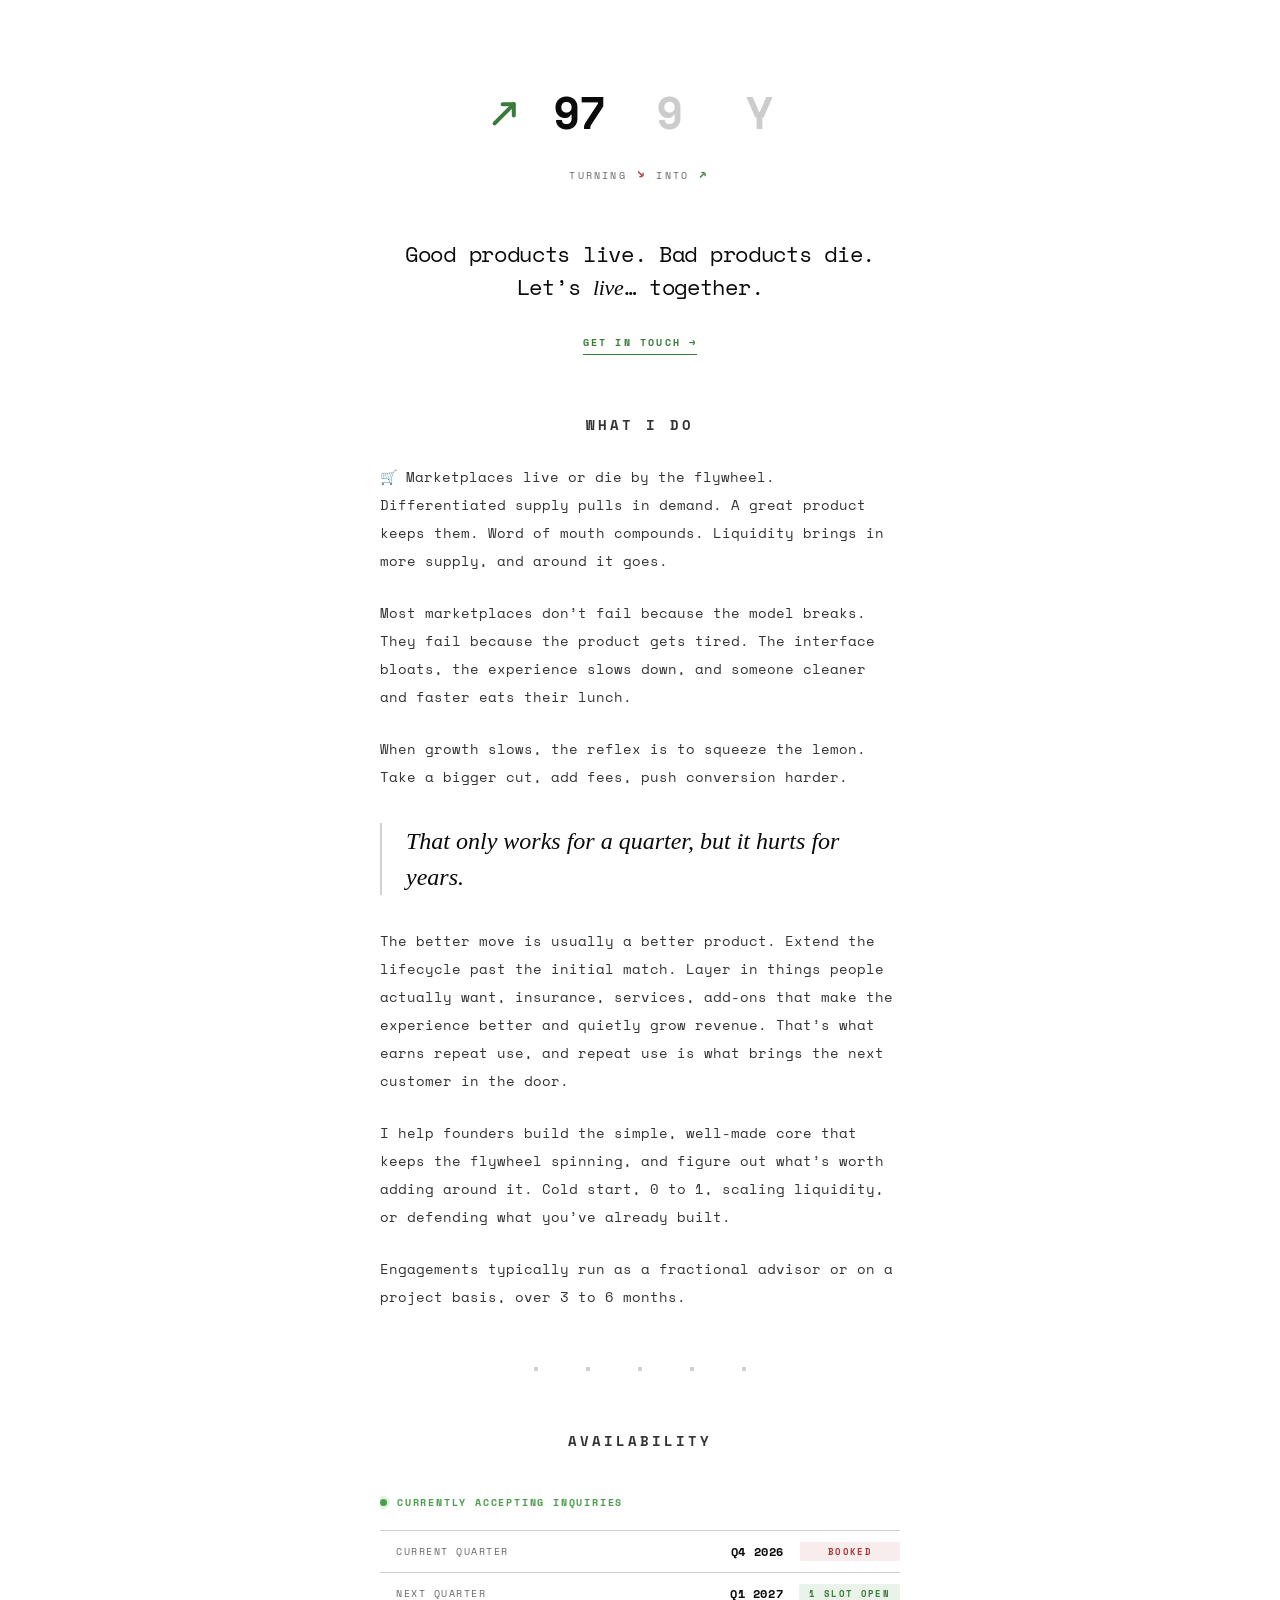
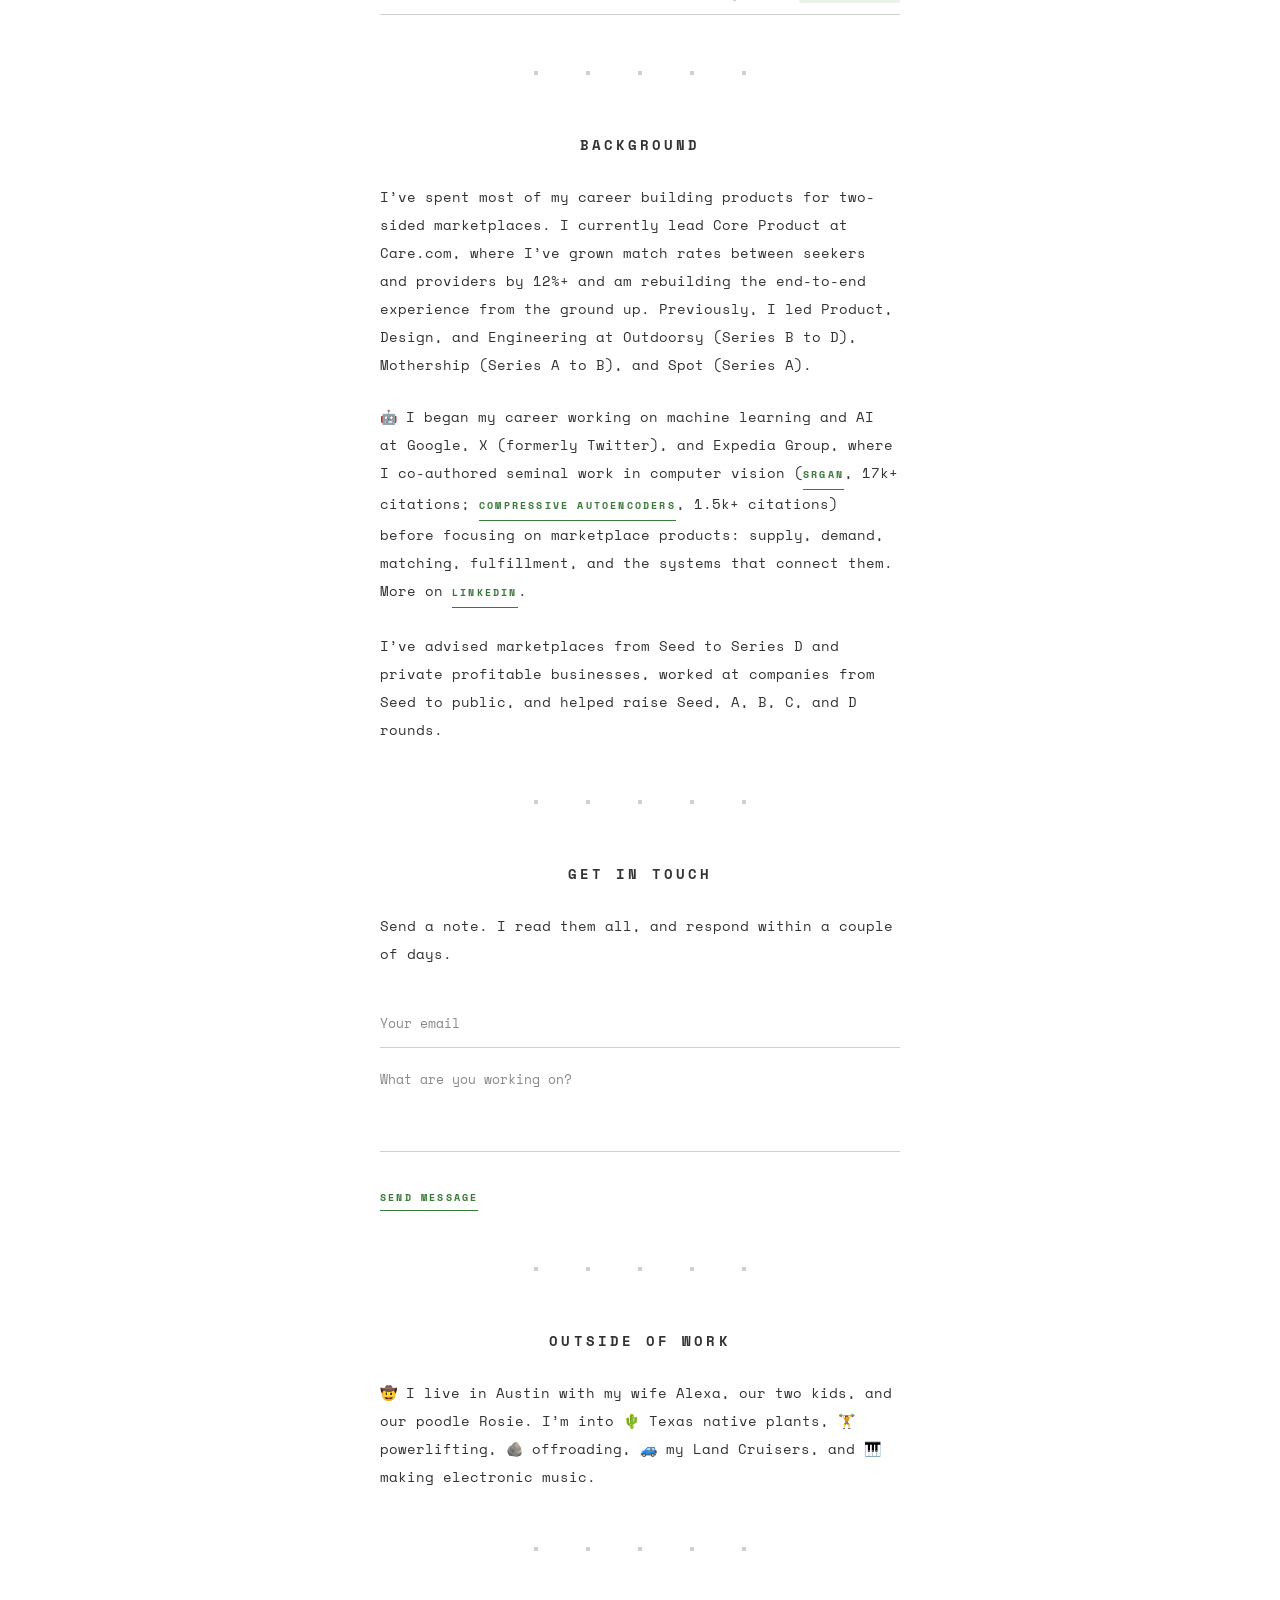
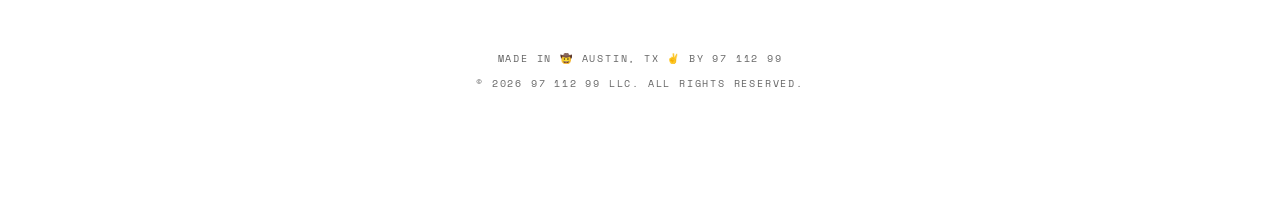
==== commit 7f3e6660: "Add files via upload" ====
--- a/index.html
+++ b/index.html
@@ -503,6 +503,25 @@
 
   button::after { content: ''; display: block; width: 100%; height: 1px; background: #3a7a3a; margin-top: 5px; transition: opacity 0.2s; }
   button:hover::after { opacity: 0.4; }
+
+  #contact-form {
+    transition: opacity 0.5s ease;
+  }
+  #contact-form.sent {
+    opacity: 0;
+    pointer-events: none;
+  }
+
+  .form-confirm {
+    display: none;
+    opacity: 0;
+    font-size: 13px;
+    font-family: 'Space Mono', monospace;
+    color: var(--black);
+    text-align: left;
+    transition: opacity 0.6s ease;
+  }
+  .form-confirm.visible { opacity: 1; }
 
   .success {
     display: none;
@@ -890,7 +909,7 @@
   <div class="section" id="contact">
     <p class="section-label">Get in touch</p>
     <p style="font-size: 14px; line-height: 2; color: #333; margin-bottom: 32px;">Send a note. I read them all, and respond within a couple of days.</p>
-    <form id="contact-form" action="https://api.web3forms.com/submit" method="POST">
+    <form id="contact-form" action="https://api.web3forms.com/submit" method="POST" novalidate>
       <input type="hidden" name="access_key" value="89e9b140-c9dc-4cb7-8748-4cb2cf981c3e">
       <input type="hidden" name="subject" value="New inquiry via 97 112 99">
       <input type="hidden" name="from_name" value="97 112 99 site">
@@ -898,9 +917,9 @@
       <input type="email" id="email" name="email" placeholder="Your email" required>
       <textarea id="message" name="message" placeholder="What are you working on?" required></textarea>
       <button type="submit">Send message</button>
-      <p class="success" id="success-msg">Received. I&#x2019;ll be in touch.</p>
       <p class="error" id="error-msg" style="display: none; margin-top: 20px; font-size: 10px; letter-spacing: 0.18em; text-transform: uppercase; color: #c44;">Something went wrong. Try again.</p>
     </form>
+    <p class="form-confirm" id="form-confirm">Received. I&#x2019;ll be in touch.</p>
   </div>
 
   <div class="rule"><span></span><span></span><span></span><span></span><span></span></div>
@@ -1088,9 +1107,27 @@
   const form = document.getElementById('contact-form');
   form.addEventListener('submit', async function(e) {
     e.preventDefault();
-    const successMsg = document.getElementById('success-msg');
     const errorMsg = document.getElementById('error-msg');
+    const confirm = document.getElementById('form-confirm');
     const button = form.querySelector('button');
+    const email = form.querySelector('[name="email"]');
+    const message = form.querySelector('[name="message"]');
+
+    errorMsg.style.display = 'none';
+
+    const emailOk = /^[^\s@]+@[^\s@]+\.[^\s@]+$/.test(email.value.trim());
+    if (!emailOk) {
+      errorMsg.textContent = 'Enter a valid email so I can reply.';
+      errorMsg.style.display = 'block';
+      email.focus();
+      return;
+    }
+    if (!message.value.trim()) {
+      errorMsg.textContent = 'Add a short note before sending.';
+      errorMsg.style.display = 'block';
+      message.focus();
+      return;
+    }
 
     button.disabled = true;
     const originalText = button.textContent;
@@ -1105,17 +1142,22 @@
       const result = await response.json();
 
       if (result.success) {
-        form.querySelectorAll('textarea, input, button').forEach(el => el.disabled = true);
-        successMsg.style.display = 'block';
-        errorMsg.style.display = 'none';
+        form.classList.add('sent');
+        setTimeout(() => {
+          form.style.display = 'none';
+          confirm.style.display = 'block';
+          requestAnimationFrame(() => confirm.classList.add('visible'));
+        }, 500);
       } else {
         button.disabled = false;
         button.textContent = originalText;
+        errorMsg.textContent = 'Something went wrong. Try again.';
         errorMsg.style.display = 'block';
       }
     } catch (err) {
       button.disabled = false;
       button.textContent = originalText;
+      errorMsg.textContent = 'Something went wrong. Try again.';
       errorMsg.style.display = 'block';
     }
   });
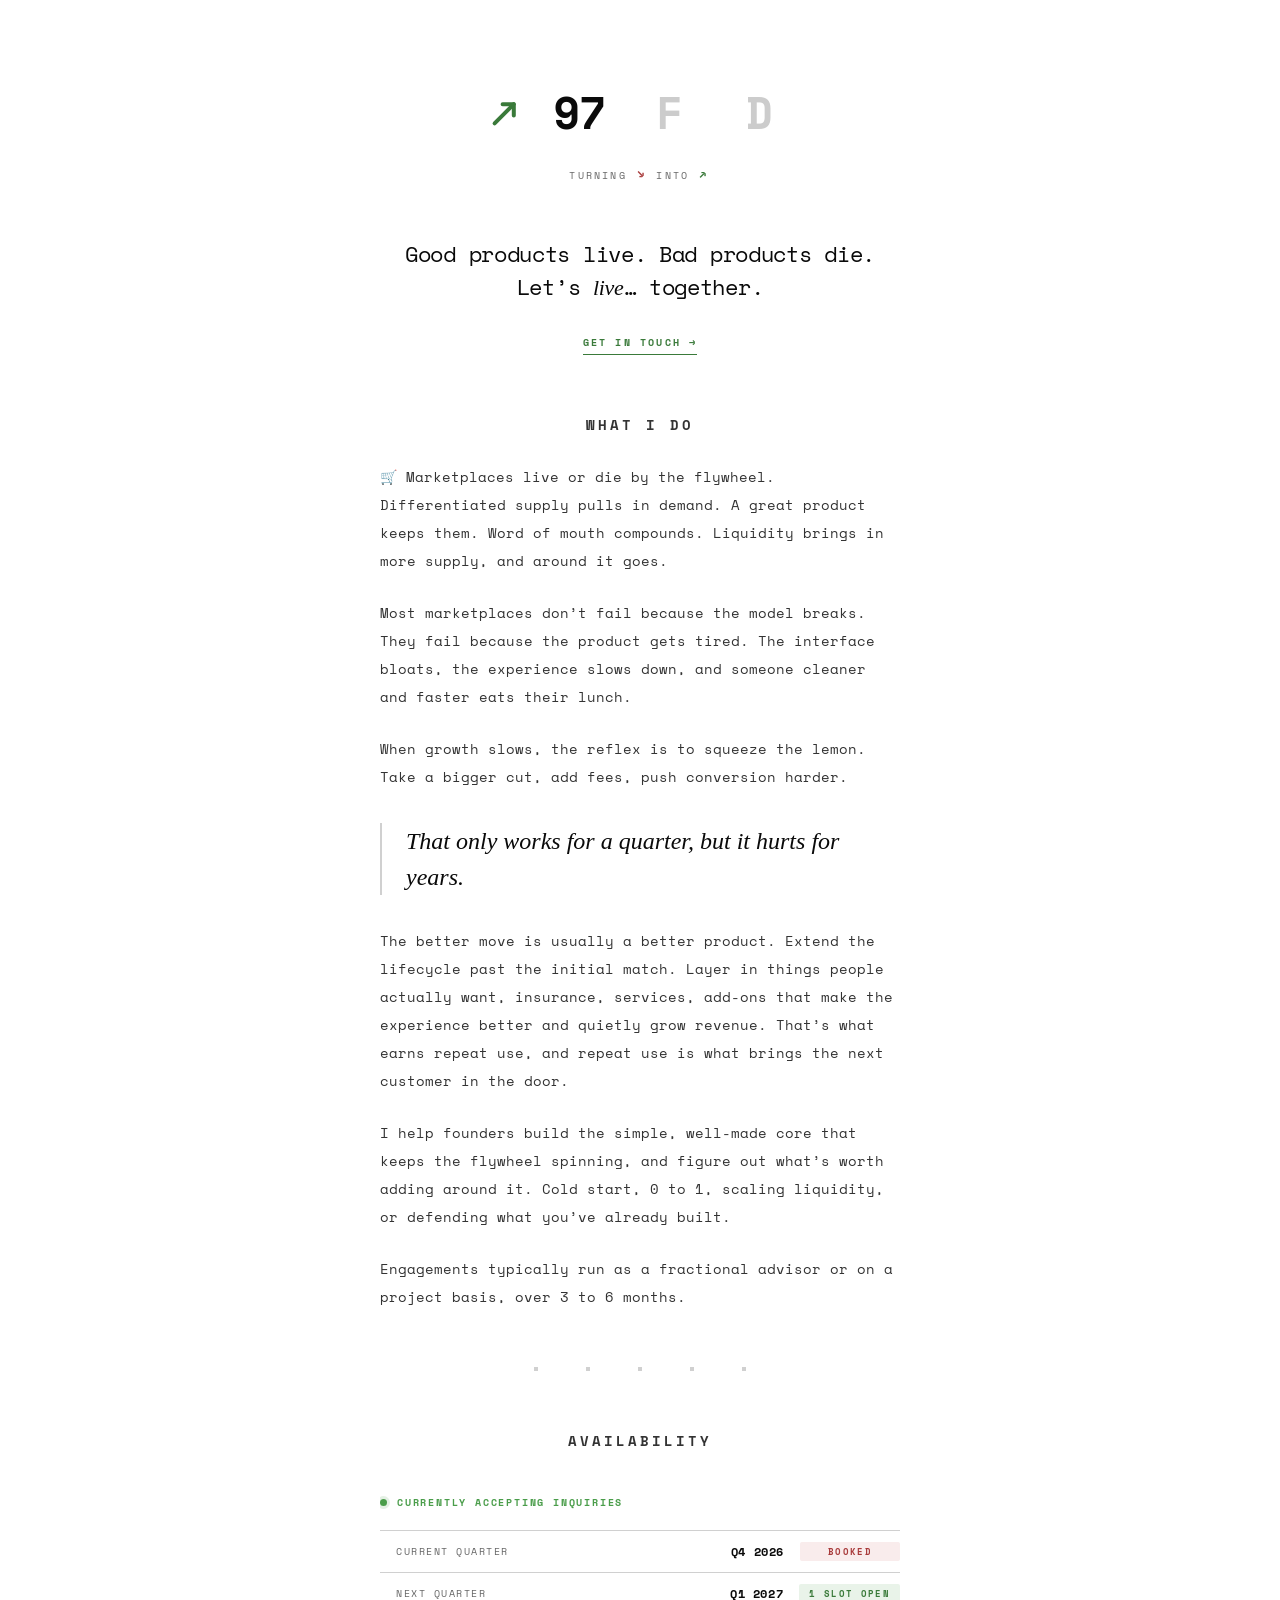
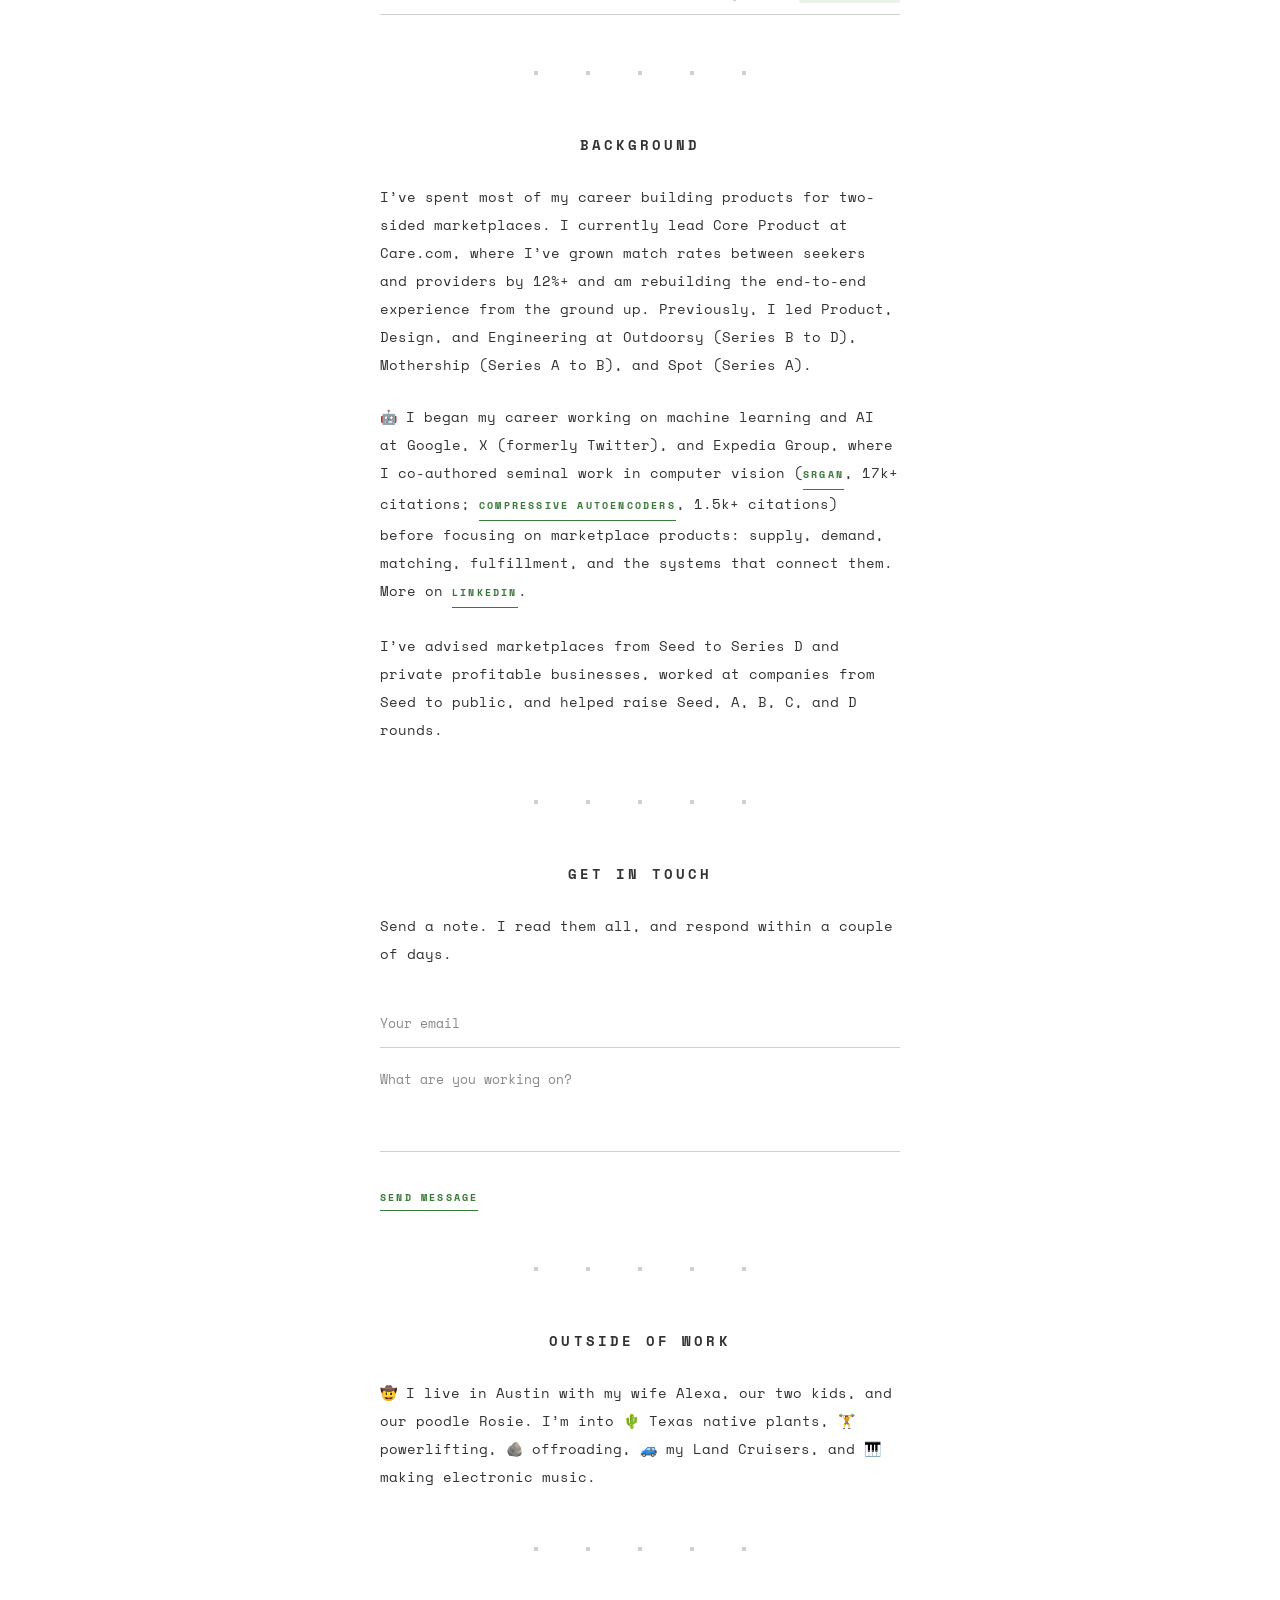
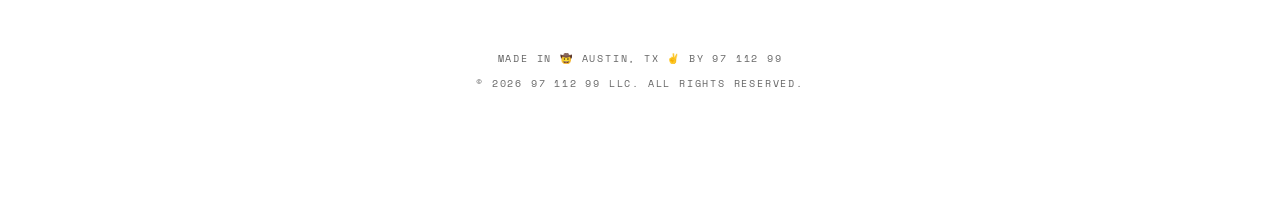
==== commit 70e0bbd7: "Add files via upload" ====
--- a/index.html
+++ b/index.html
@@ -517,7 +517,7 @@
     opacity: 0;
     font-size: 13px;
     font-family: 'Space Mono', monospace;
-    color: var(--black);
+    color: #3a7a3a;
     text-align: left;
     transition: opacity 0.6s ease;
   }
@@ -908,7 +908,7 @@
   <!-- 5. Contact -->
   <div class="section" id="contact">
     <p class="section-label">Get in touch</p>
-    <p style="font-size: 14px; line-height: 2; color: #333; margin-bottom: 32px;">Send a note. I read them all, and respond within a couple of days.</p>
+    <p id="contact-intro" style="font-size: 14px; line-height: 2; color: #333; margin-bottom: 32px; transition: opacity 0.5s ease;">Send a note. I read them all, and respond within a couple of days.</p>
     <form id="contact-form" action="https://api.web3forms.com/submit" method="POST" novalidate>
       <input type="hidden" name="access_key" value="89e9b140-c9dc-4cb7-8748-4cb2cf981c3e">
       <input type="hidden" name="subject" value="New inquiry via 97 112 99">
@@ -919,7 +919,7 @@
       <button type="submit">Send message</button>
       <p class="error" id="error-msg" style="display: none; margin-top: 20px; font-size: 10px; letter-spacing: 0.18em; text-transform: uppercase; color: #c44;">Something went wrong. Try again.</p>
     </form>
-    <p class="form-confirm" id="form-confirm">Received. I&#x2019;ll be in touch.</p>
+    <p class="form-confirm" id="form-confirm">Message received! If there&#x2019;s a fit, I&#x2019;ll be in touch soon. &#x270C;&#xFE0F;</p>
   </div>
 
   <div class="rule"><span></span><span></span><span></span><span></span><span></span></div>
@@ -1142,9 +1142,12 @@
       const result = await response.json();
 
       if (result.success) {
+        const intro = document.getElementById('contact-intro');
         form.classList.add('sent');
+        if (intro) intro.style.opacity = '0';
         setTimeout(() => {
           form.style.display = 'none';
+          if (intro) intro.style.display = 'none';
           confirm.style.display = 'block';
           requestAnimationFrame(() => confirm.classList.add('visible'));
         }, 500);
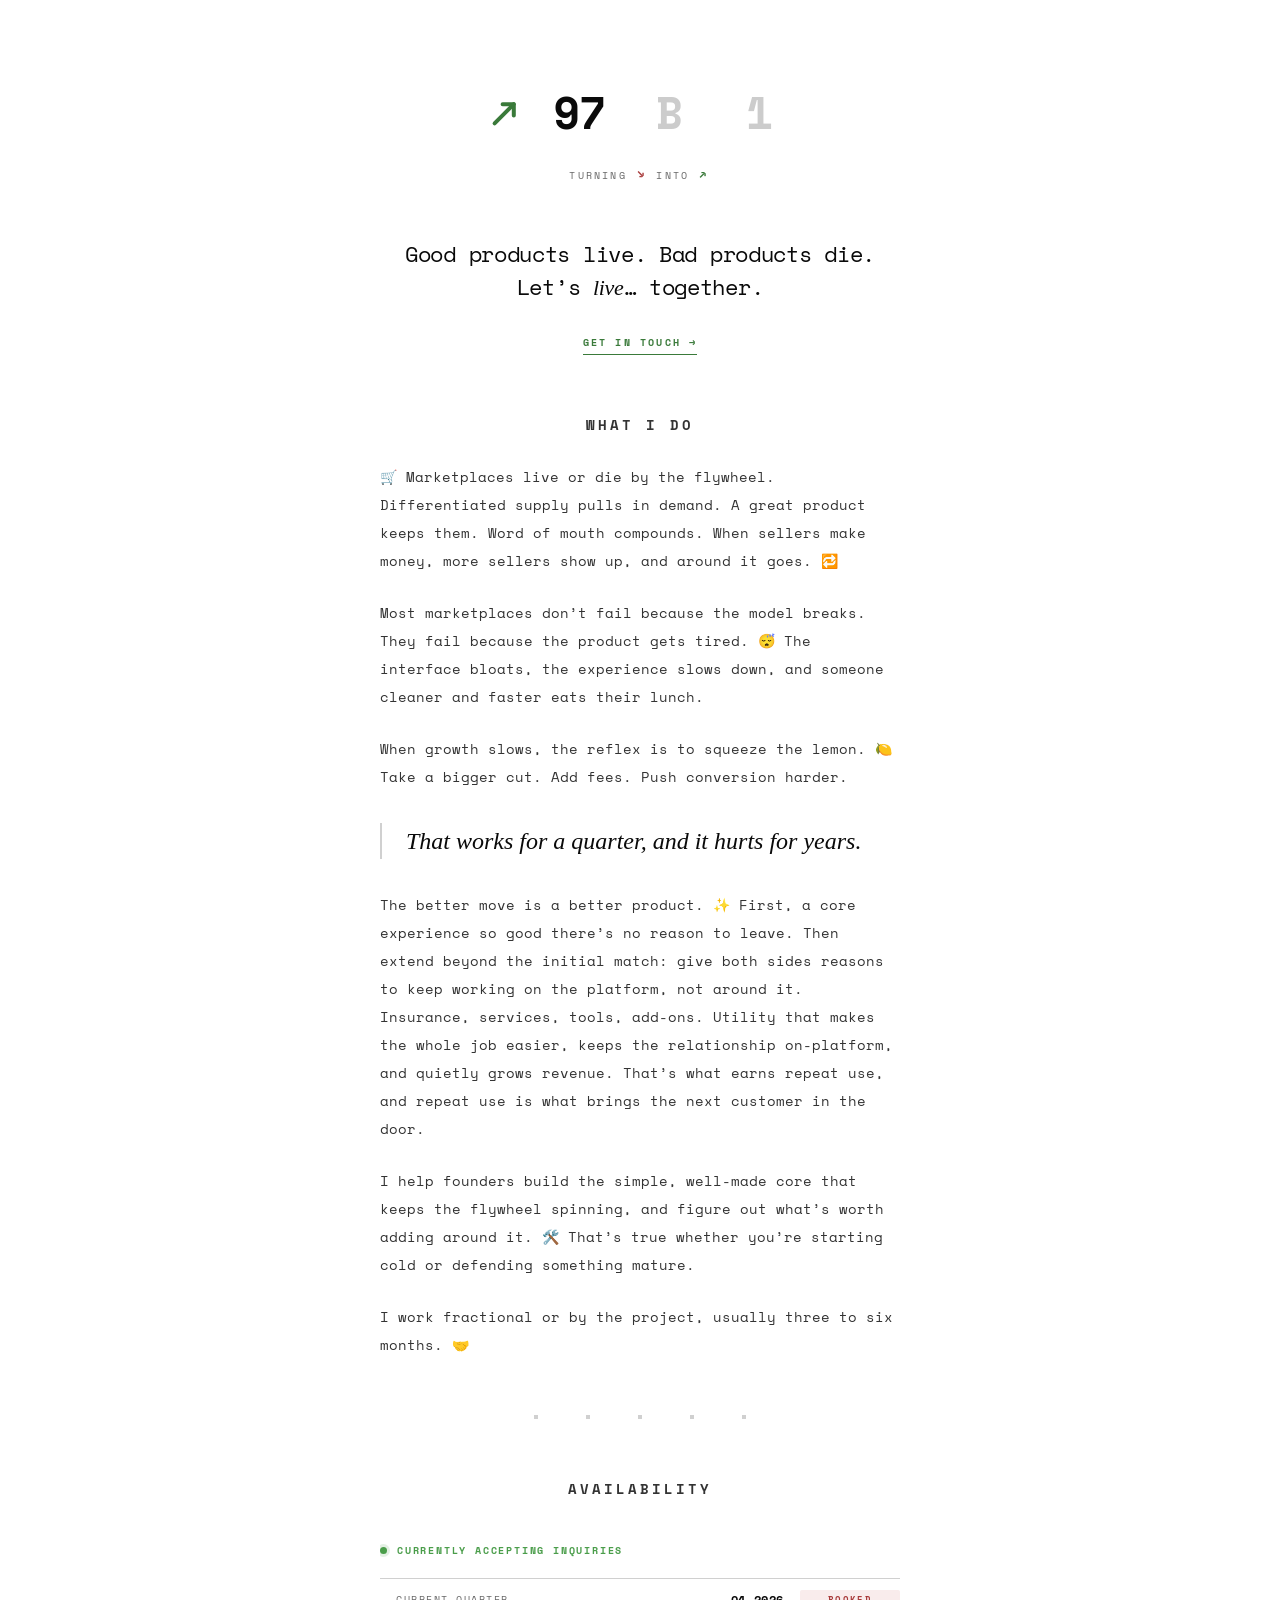
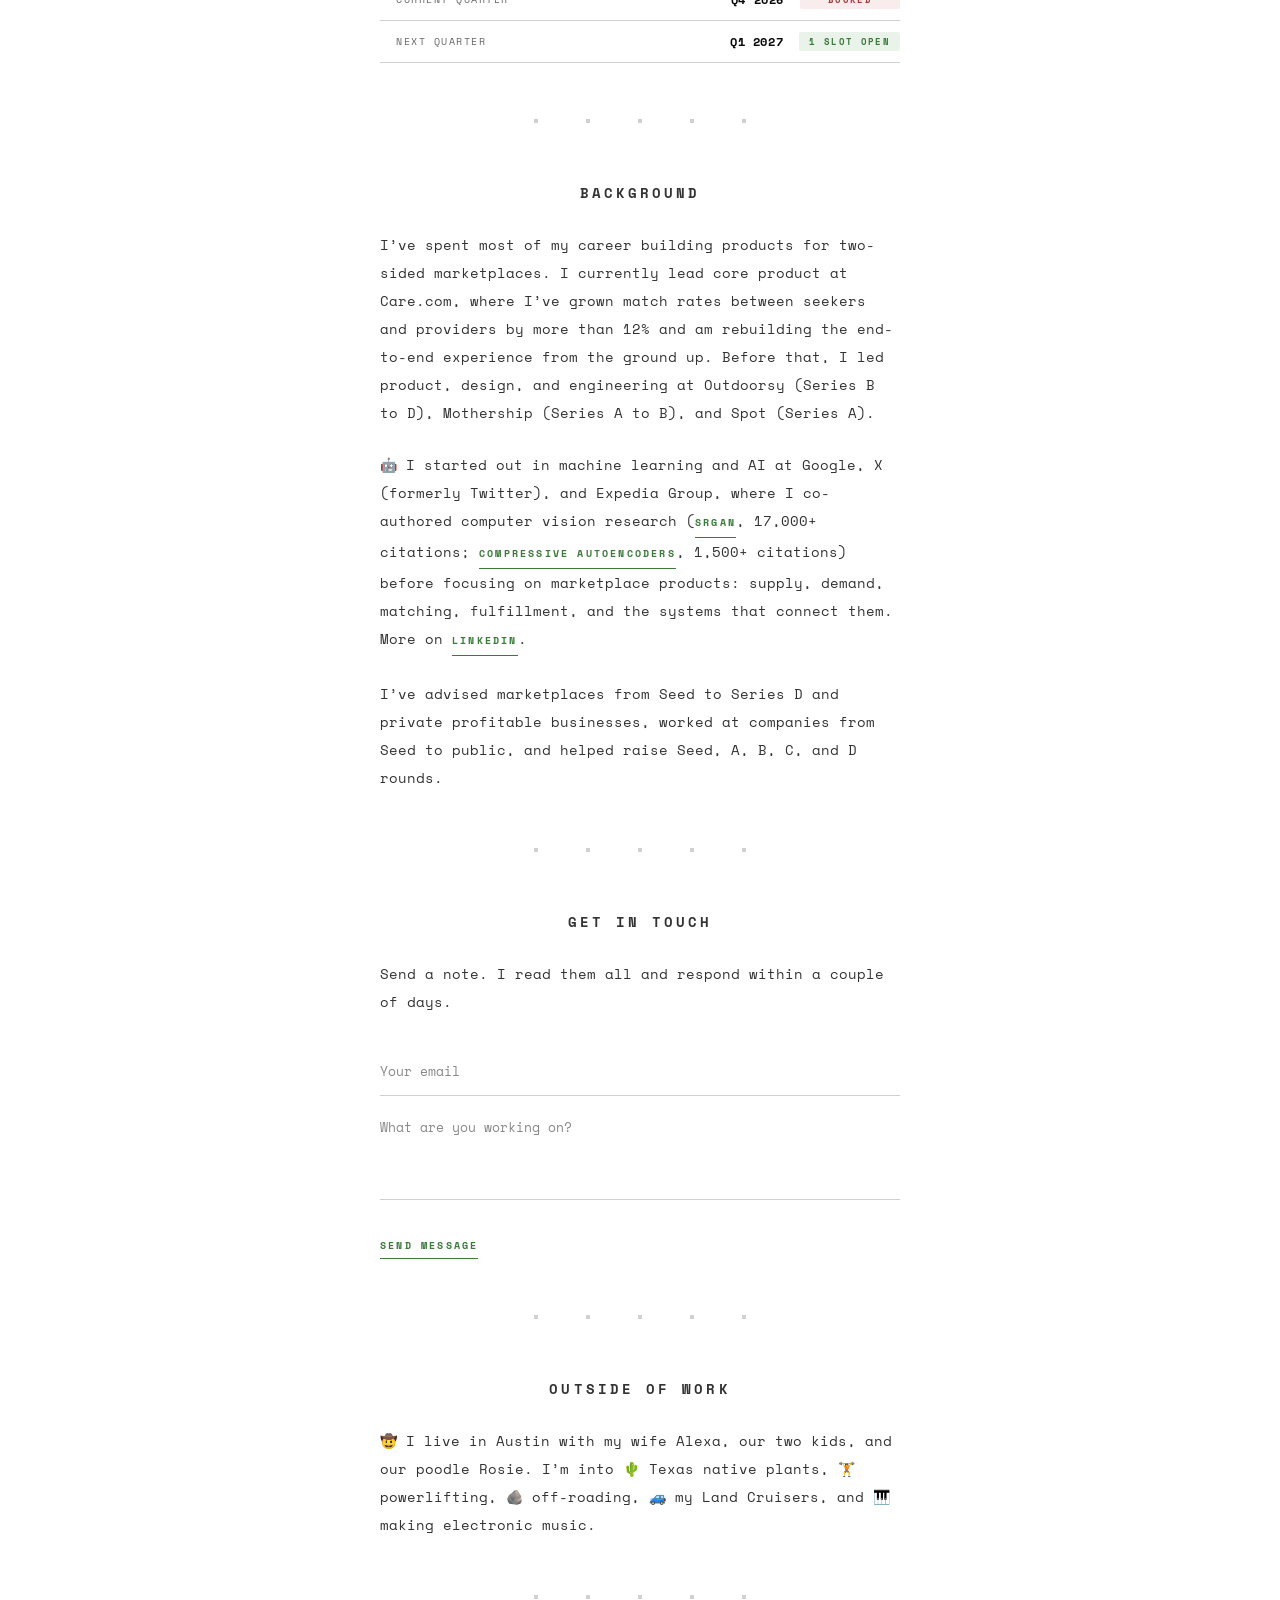
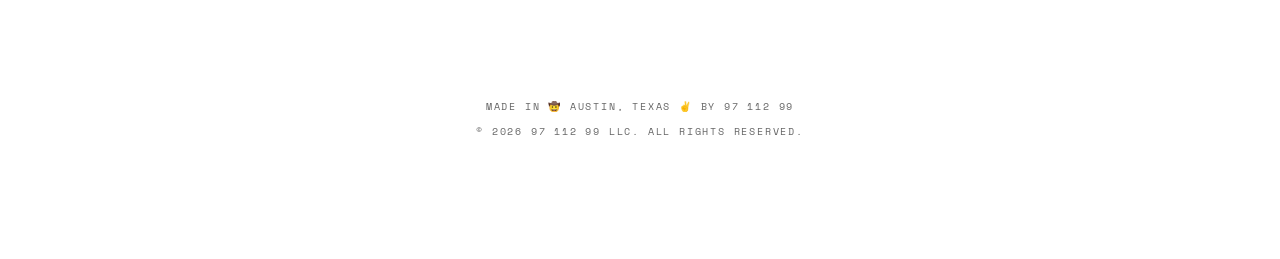
==== commit 7ca2e674: "Rename index_34.html to index.html" ====
--- a/index.html
+++ b/index.html
@@ -857,15 +857,15 @@
 <!-- 1. What I do -->
   <div class="section">
     <p class="section-label">What I do</p>
-    <p>🛒 Marketplaces live or die by the flywheel. Differentiated supply pulls in demand. A great product keeps them. Word of mouth compounds. Liquidity brings in more supply, and around it goes.</p>
-    <p>Most marketplaces don&#x2019;t fail because the model breaks. They fail because the product gets tired. The interface bloats, the experience slows down, and someone cleaner and faster eats their lunch.</p>
-    <p>When growth slows, the reflex is to squeeze the lemon. Take a bigger cut, add fees, push conversion harder.</p>
-
-    <blockquote class="pull-quote">That only works for a quarter, but it hurts for years.</blockquote>
-
-    <p>The better move is usually a better product. Extend the lifecycle past the initial match. Layer in things people actually want, insurance, services, add-ons that make the experience better and quietly grow revenue. That&#x2019;s what earns repeat use, and repeat use is what brings the next customer in the door.</p>
-    <p>I help founders build the simple, well-made core that keeps the flywheel spinning, and figure out what&#x2019;s worth adding around it. Cold start, 0 to 1, scaling liquidity, or defending what you&#x2019;ve already built.</p>
-    <p>Engagements typically run as a fractional advisor or on a project basis, over 3 to 6 months.</p>
+    <p>🛒 Marketplaces live or die by the flywheel. Differentiated supply pulls in demand. A great product keeps them. Word of mouth compounds. When sellers make money, more sellers show up, and around it goes. 🔁</p>
+    <p>Most marketplaces don&#x2019;t fail because the model breaks. They fail because the product gets tired. 😴 The interface bloats, the experience slows down, and someone cleaner and faster eats their lunch.</p>
+    <p>When growth slows, the reflex is to squeeze the lemon. 🍋 Take a bigger cut. Add fees. Push conversion harder.</p>
+
+    <blockquote class="pull-quote">That works for a quarter, and it hurts for years.</blockquote>
+
+    <p>The better move is a better product. ✨ First, a core experience so good there&#x2019;s no reason to leave. Then extend beyond the initial match: give both sides reasons to keep working on the platform, not around it. Insurance, services, tools, add-ons. Utility that makes the whole job easier, keeps the relationship on-platform, and quietly grows revenue. That&#x2019;s what earns repeat use, and repeat use is what brings the next customer in the door.</p>
+    <p>I help founders build the simple, well-made core that keeps the flywheel spinning, and figure out what&#x2019;s worth adding around it. 🛠️ That&#x2019;s true whether you&#x2019;re starting cold or defending something mature.</p>
+    <p>I work fractional or by the project, usually three to six months. 🤝</p>
   </div>
 
   <div class="rule"><span></span><span></span><span></span><span></span><span></span></div>
@@ -898,8 +898,8 @@
   <!-- 2. Background -->
   <div class="section">
     <p class="section-label">Background</p>
-    <p>I&#x2019;ve spent most of my career building products for two-sided marketplaces. I currently lead Core Product at Care.com, where I&#x2019;ve grown match rates between seekers and providers by 12%+ and am rebuilding the end-to-end experience from the ground up. Previously, I led Product, Design, and Engineering at Outdoorsy (Series B to D), Mothership (Series A to B), and Spot (Series A).</p>
-    <p>🤖 I began my career working on machine learning and AI at Google, X (formerly Twitter), and Expedia Group, where I co-authored seminal work in computer vision (<a href="https://arxiv.org/abs/1609.04802" target="_blank" rel="noopener noreferrer" class="inline-link">SRGAN</a>, 17k+ citations; <a href="https://arxiv.org/abs/1703.00395" target="_blank" rel="noopener noreferrer" class="inline-link">compressive autoencoders</a>, 1.5k+ citations) before focusing on marketplace products: supply, demand, matching, fulfillment, and the systems that connect them. More on <a href="https://www.linkedin.com/in/andrewpaulcunningham/" target="_blank" rel="noopener noreferrer" class="inline-link">LinkedIn</a>.</p>
+    <p>I&#x2019;ve spent most of my career building products for two-sided marketplaces. I currently lead core product at Care.com, where I&#x2019;ve grown match rates between seekers and providers by more than 12% and am rebuilding the end-to-end experience from the ground up. Before that, I led product, design, and engineering at Outdoorsy (Series B to D), Mothership (Series A to B), and Spot (Series A).</p>
+    <p>🤖 I started out in machine learning and AI at Google, X (formerly Twitter), and Expedia Group, where I co-authored computer vision research (<a href="https://arxiv.org/abs/1609.04802" target="_blank" rel="noopener noreferrer" class="inline-link">SRGAN</a>, 17,000+ citations; <a href="https://arxiv.org/abs/1703.00395" target="_blank" rel="noopener noreferrer" class="inline-link">compressive autoencoders</a>, 1,500+ citations) before focusing on marketplace products: supply, demand, matching, fulfillment, and the systems that connect them. More on <a href="https://www.linkedin.com/in/andrewpaulcunningham/" target="_blank" rel="noopener noreferrer" class="inline-link">LinkedIn</a>.</p>
     <p>I&#x2019;ve advised marketplaces from Seed to Series D and private profitable businesses, worked at companies from Seed to public, and helped raise Seed, A, B, C, and D rounds.</p>
   </div>
 
@@ -908,7 +908,7 @@
   <!-- 5. Contact -->
   <div class="section" id="contact">
     <p class="section-label">Get in touch</p>
-    <p id="contact-intro" style="font-size: 14px; line-height: 2; color: #333; margin-bottom: 32px; transition: opacity 0.5s ease;">Send a note. I read them all, and respond within a couple of days.</p>
+    <p id="contact-intro" style="font-size: 14px; line-height: 2; color: #333; margin-bottom: 32px; transition: opacity 0.5s ease;">Send a note. I read them all and respond within a couple of days.</p>
     <form id="contact-form" action="https://api.web3forms.com/submit" method="POST" novalidate>
       <input type="hidden" name="access_key" value="89e9b140-c9dc-4cb7-8748-4cb2cf981c3e">
       <input type="hidden" name="subject" value="New inquiry via 97 112 99">
@@ -927,14 +927,14 @@
   <!-- 4. Personal -->
   <div class="section">
     <p class="section-label">Outside of work</p>
-    <p>🤠 I live in Austin with my wife Alexa, our two kids, and our poodle Rosie. I&#x2019;m into 🌵 Texas native plants, 🏋️ powerlifting, 🪨 offroading, 🚙 my Land Cruisers, and 🎹 making electronic music.</p>
+    <p>🤠 I live in Austin with my wife Alexa, our two kids, and our poodle Rosie. I&#x2019;m into 🌵 Texas native plants, 🏋️ powerlifting, 🪨 off-roading, 🚙 my Land Cruisers, and 🎹 making electronic music.</p>
   </div>
 
   
   <div class="rule footer-rule" id="footer-rule"><span></span><span></span><span></span><span></span><span></span></div>
 
   <div class="footer">
-    <div>Made in 🤠 Austin, TX ✌️ by 97 112 99</div>
+    <div>Made in 🤠 Austin, Texas ✌️ by 97 112 99</div>
     <div style="margin-top: 10px;">&copy; <span id="copyright-year"></span> 97 112 99 LLC. All rights reserved.</div>
   </div>
 
@@ -1166,4 +1166,4 @@
   });
 </script>
 </body>
-</html>+</html>
